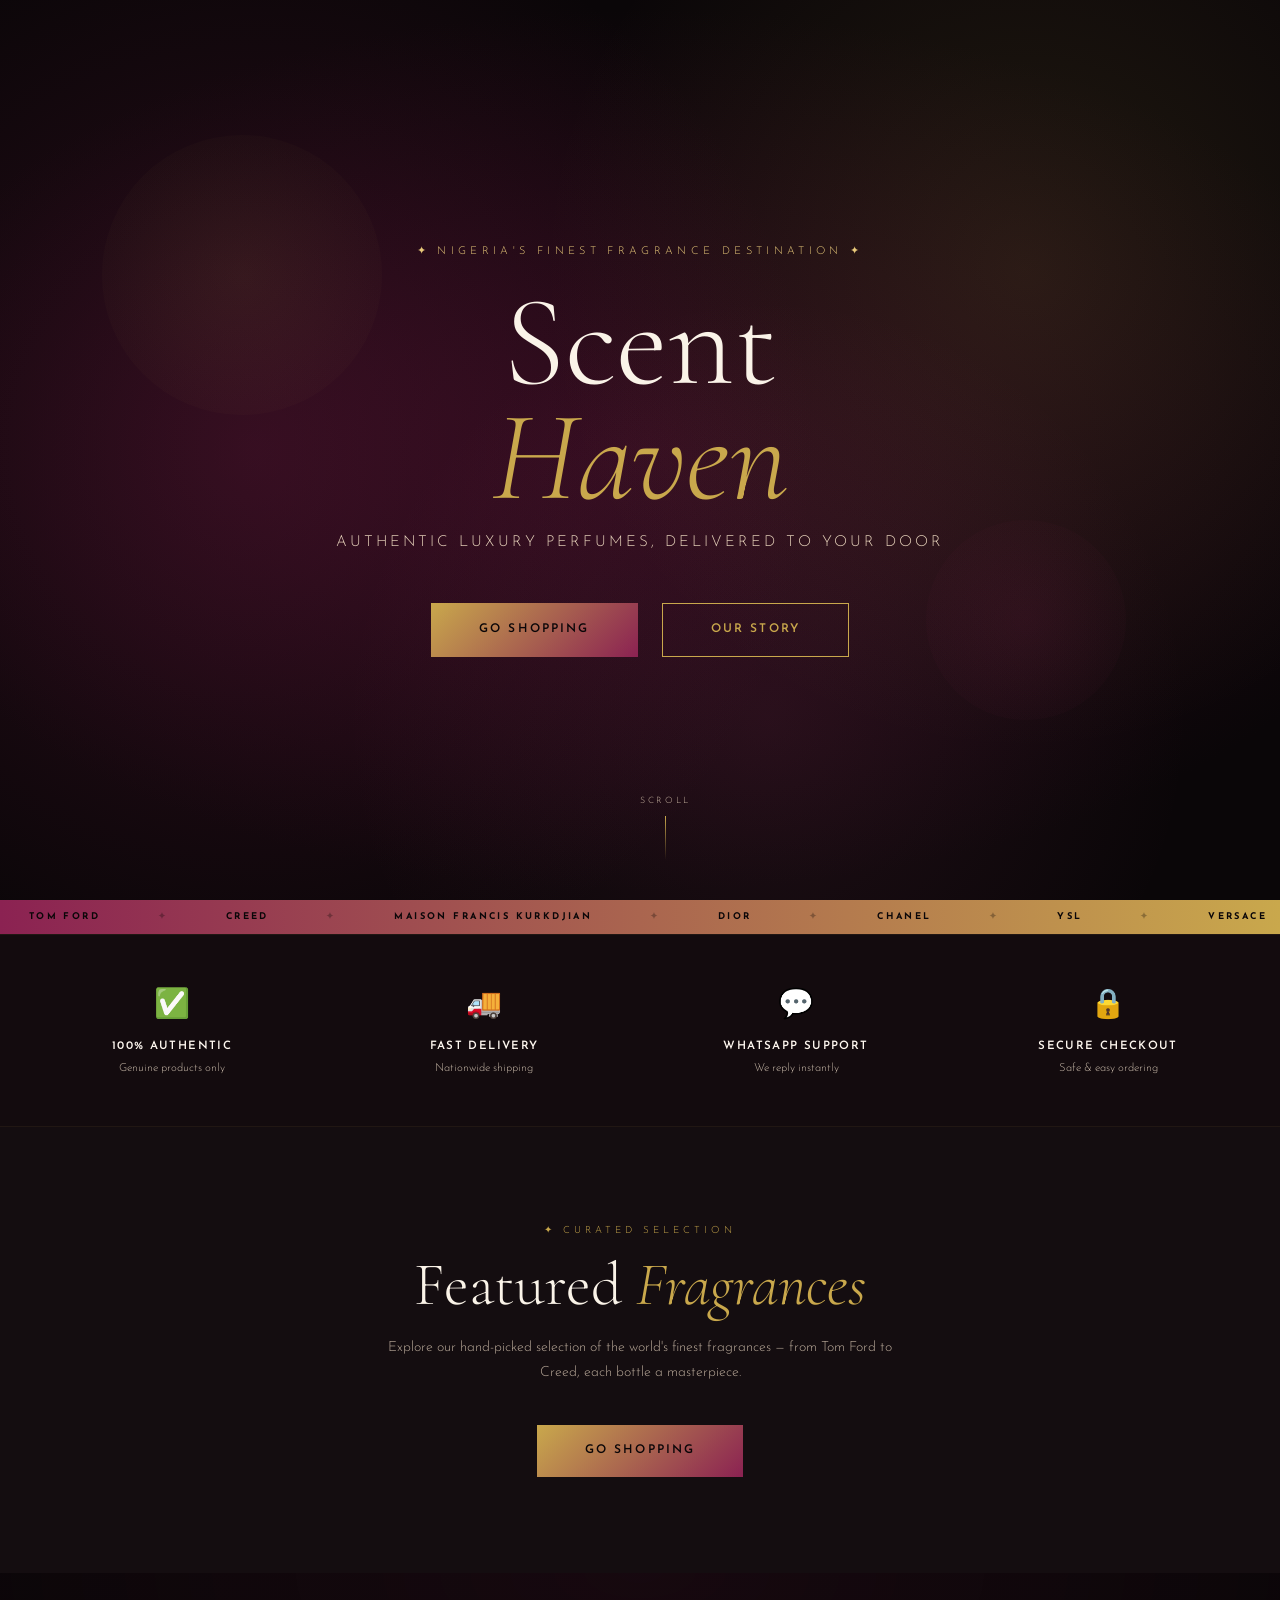
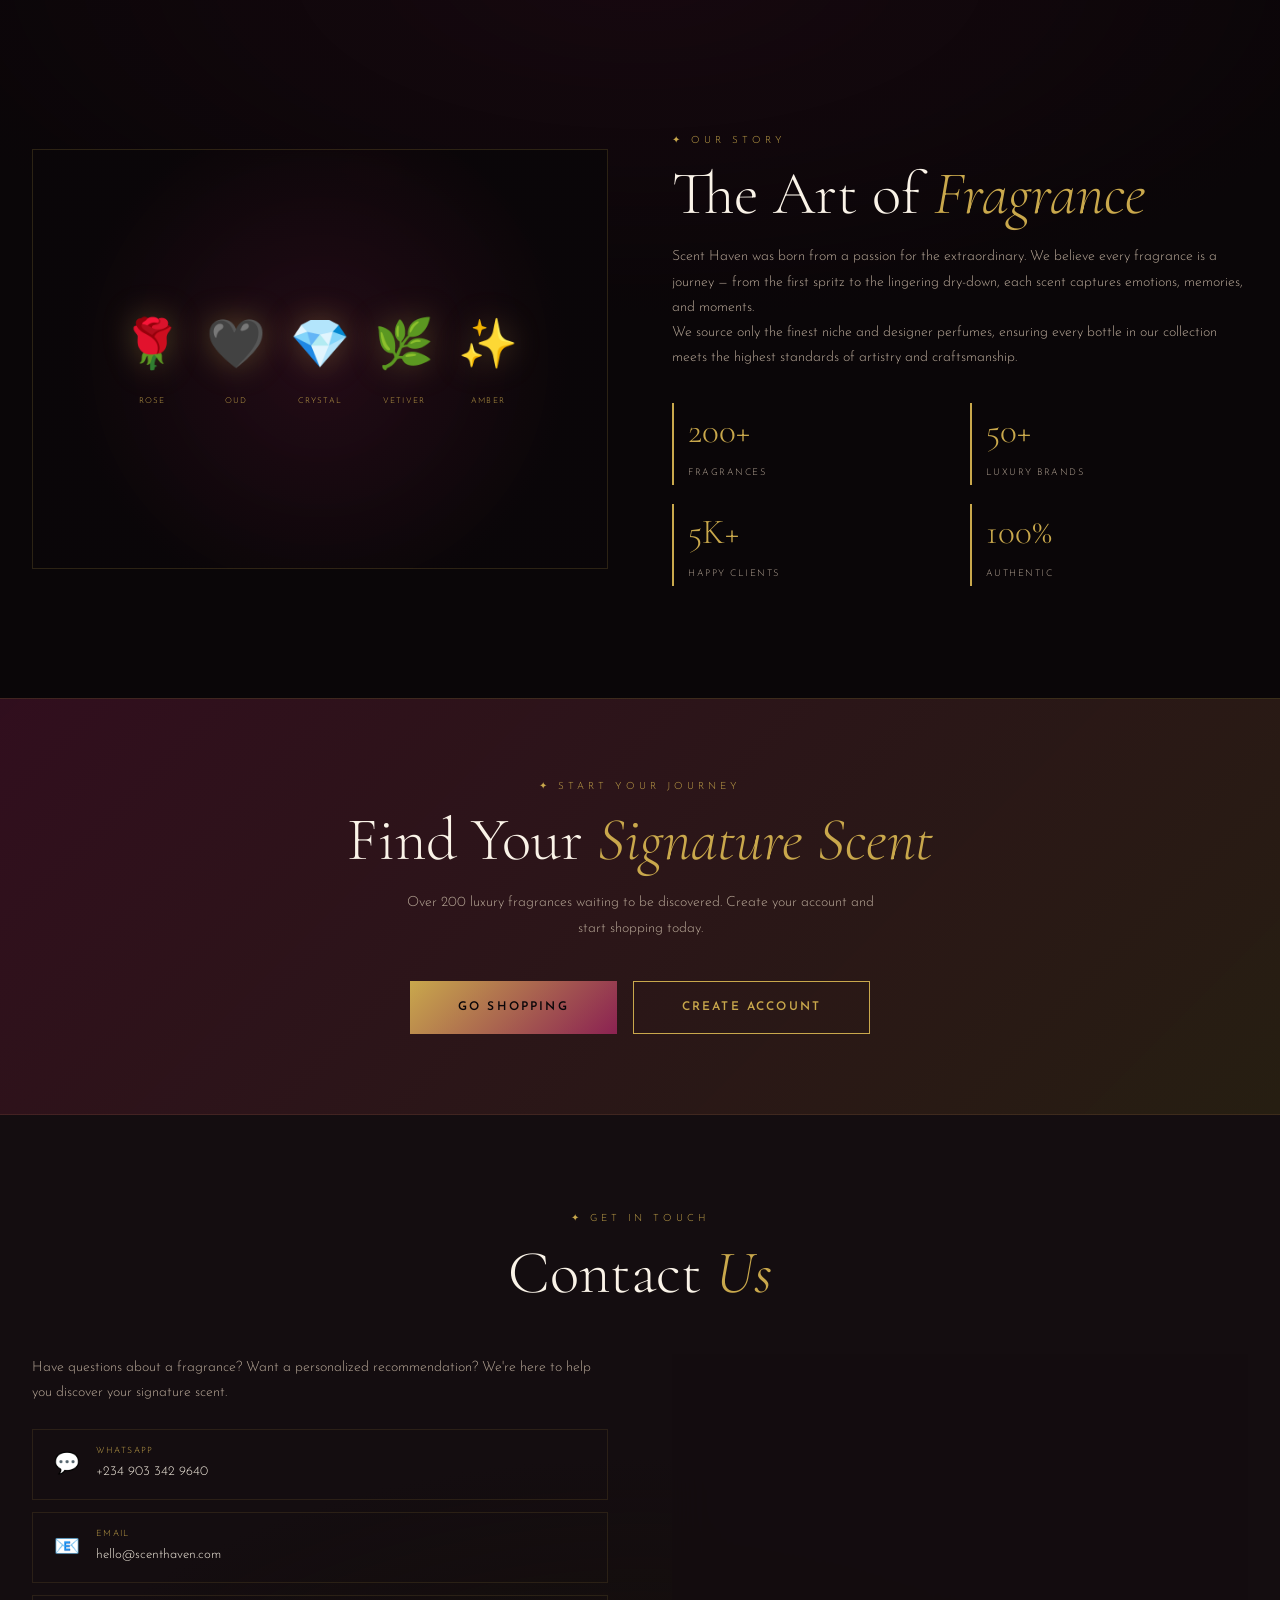
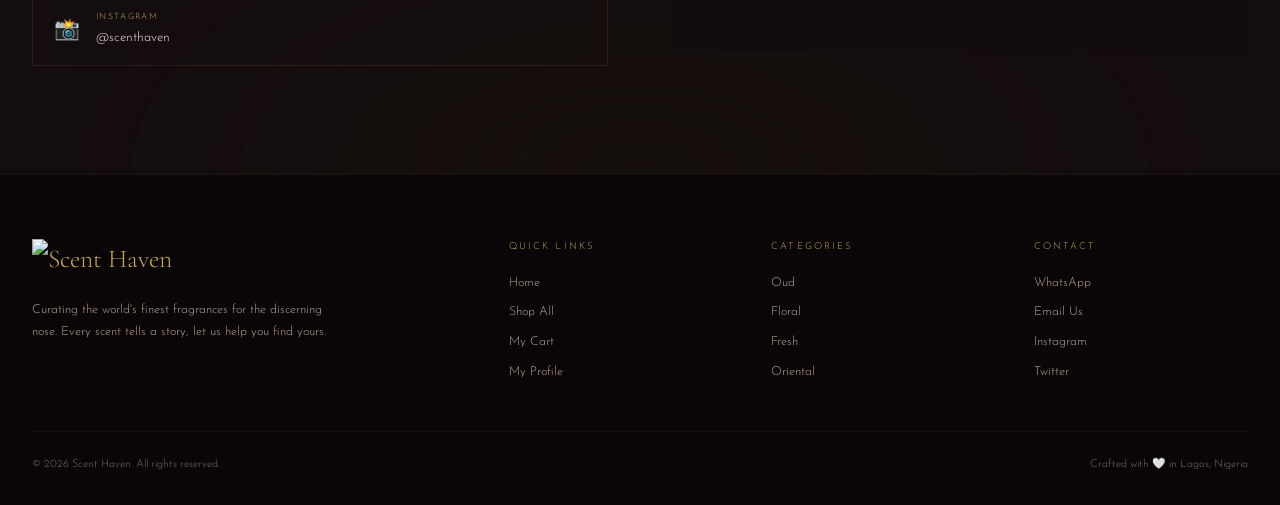
==== index.html @ 84ea3ddd "Update index.html" ====
<!DOCTYPE html>
<html lang="en">
<head>
  <meta charset="UTF-8">
  <meta name="viewport" content="width=device-width, initial-scale=1.0">
  <link rel="icon" type="image/svg+xml" href="/favicon.svg">
  <title>Scent Haven — Luxury Perfumes</title>
  <meta name="description" content="Curating the world's finest fragrances. Discover luxury perfumes from Tom Ford, Creed, MFK and more.">
  <link rel="stylesheet" href="/assets/css/core.css">
  <link rel="stylesheet" href="/assets/css/pages.css">
  <script src="https://cdn.jsdelivr.net/npm/@supabase/supabase-js@2"></script>
  <script src="/assets/js/supabase.js"></script>
  <script src="/assets/js/db.js"></script>
  <script src="/assets/js/ui.js"></script>
</head>
<body>
  <div class="loading-overlay" id="loading-screen">
    <div class="spinner" style="width:36px;height:36px;border-width:2.5px;"></div>
    <div class="loading-logo"><img src="https://vudxovvqpjdhlemugtqh.supabase.co/storage/v1/object/public/assets/logo.png" alt="Scent Haven" style="height:60px;width:auto;"></div>
  </div>

  <canvas id="particles-canvas"></canvas>
  <nav class="navbar" id="navbar"></nav>

  <div class="page-body">
    <section class="hero" id="hero">
      <div class="hero-bg"></div>
      <div class="hero-orb" style="width:280px;height:280px;top:15%;left:8%;background:radial-gradient(circle,rgba(201,168,76,0.08),transparent);--dur:6s;"></div>
      <div class="hero-orb" style="width:200px;height:200px;bottom:20%;right:12%;background:radial-gradient(circle,rgba(139,34,82,0.12),transparent);--dur:4.5s;"></div>
      <div class="hero-content">
        <div class="hero-eyebrow" style="color:#E8C97A;opacity:1;">✦ Nigeria's Finest Fragrance Destination ✦</div>
        <h1 class="hero-title">Scent<em>Haven</em></h1>
        <p class="hero-subtitle" style="color:#E8D4BC;opacity:1;font-size:0.95rem;">Authentic luxury perfumes, delivered to your door</p>
        <div class="hero-actions">
          <a href="/shop.html" class="btn btn-primary btn-lg">Go Shopping</a>
          <a href="#about" class="btn btn-outline btn-lg">Our Story</a>
        </div>
      </div>
      <div class="hero-scroll">
        <span style="color:#D0BCA8;">Scroll</span>
        <div class="hero-scroll-line"></div>
      </div>
    </section>

    <div class="marquee">
      <div class="marquee-track">
        <span class="marquee-item">Tom Ford</span><span class="marquee-item marquee-dot">✦</span>
        <span class="marquee-item">Creed</span><span class="marquee-item marquee-dot">✦</span>
        <span class="marquee-item">Maison Francis Kurkdjian</span><span class="marquee-item marquee-dot">✦</span>
        <span class="marquee-item">Dior</span><span class="marquee-item marquee-dot">✦</span>
        <span class="marquee-item">Chanel</span><span class="marquee-item marquee-dot">✦</span>
        <span class="marquee-item">YSL</span><span class="marquee-item marquee-dot">✦</span>
        <span class="marquee-item">Versace</span><span class="marquee-item marquee-dot">✦</span>
        <span class="marquee-item">Guerlain</span><span class="marquee-item marquee-dot">✦</span>
        <span class="marquee-item">Tom Ford</span><span class="marquee-item marquee-dot">✦</span>
        <span class="marquee-item">Creed</span><span class="marquee-item marquee-dot">✦</span>
        <span class="marquee-item">Maison Francis Kurkdjian</span><span class="marquee-item marquee-dot">✦</span>
        <span class="marquee-item">Dior</span><span class="marquee-item marquee-dot">✦</span>
        <span class="marquee-item">Chanel</span><span class="marquee-item marquee-dot">✦</span>
        <span class="marquee-item">YSL</span><span class="marquee-item marquee-dot">✦</span>
        <span class="marquee-item">Versace</span><span class="marquee-item marquee-dot">✦</span>
        <span class="marquee-item">Guerlain</span><span class="marquee-item marquee-dot">✦</span>
      </div>
    </div>

    <section style="padding:3rem 0;background:rgba(20,13,16,0.9);border-top:1px solid rgba(201,168,76,0.08);border-bottom:1px solid rgba(201,168,76,0.08);">
      <div class="container">
        <div style="display:grid;grid-template-columns:repeat(4,1fr);gap:2rem;text-align:center;">
          <div>
            <div style="font-size:1.8rem;margin-bottom:0.5rem;">✅</div>
            <div style="font-size:0.72rem;letter-spacing:0.12em;color:#FFF8F0;text-transform:uppercase;font-weight:600;">100% Authentic</div>
            <div style="font-size:0.7rem;color:#C8B8A8;margin-top:0.3rem;">Genuine products only</div>
          </div>
          <div>
            <div style="font-size:1.8rem;margin-bottom:0.5rem;">🚚</div>
            <div style="font-size:0.72rem;letter-spacing:0.12em;color:#FFF8F0;text-transform:uppercase;font-weight:600;">Fast Delivery</div>
            <div style="font-size:0.7rem;color:#C8B8A8;margin-top:0.3rem;">Nationwide shipping</div>
          </div>
          <div>
            <div style="font-size:1.8rem;margin-bottom:0.5rem;">💬</div>
            <div style="font-size:0.72rem;letter-spacing:0.12em;color:#FFF8F0;text-transform:uppercase;font-weight:600;">WhatsApp Support</div>
            <div style="font-size:0.7rem;color:#C8B8A8;margin-top:0.3rem;">We reply instantly</div>
          </div>
          <div>
            <div style="font-size:1.8rem;margin-bottom:0.5rem;">🔒</div>
            <div style="font-size:0.72rem;letter-spacing:0.12em;color:#FFF8F0;text-transform:uppercase;font-weight:600;">Secure Checkout</div>
            <div style="font-size:0.7rem;color:#C8B8A8;margin-top:0.3rem;">Safe & easy ordering</div>
          </div>
        </div>
      </div>
    </section>

    <section class="section-featured" id="featured">
      <div class="container">
        <div class="fade-up" style="text-align:center;">
          <span class="section-eyebrow">✦ Curated Selection</span>
          <h2 class="section-title">Featured <em>Fragrances</em></h2>
          <p class="body-text" style="max-width:520px;margin:0 auto 2.5rem;">Explore our hand-picked selection of the world's finest fragrances — from Tom Ford to Creed, each bottle a masterpiece.</p>
          <a href="/shop.html" class="btn btn-primary btn-lg">Go Shopping</a>
        </div>
      </div>
    </section>

    <section class="section-about" id="about">
      <div class="container">
        <div class="about-grid">
          <div class="about-visual fade-up">
            <div class="about-bottles">
              <div class="about-bottle" style="--dur:4s;"><span>🌹</span><p>Rose</p></div>
              <div class="about-bottle" style="--dur:5s;"><span>🖤</span><p>Oud</p></div>
              <div class="about-bottle" style="--dur:3.5s;"><span>💎</span><p>Crystal</p></div>
              <div class="about-bottle" style="--dur:4.5s;"><span>🌿</span><p>Vetiver</p></div>
              <div class="about-bottle" style="--dur:5.5s;"><span>✨</span><p>Amber</p></div>
            </div>
          </div>
          <div class="fade-up">
            <span class="section-eyebrow">✦ Our Story</span>
            <h2 class="section-title">The Art of <em>Fragrance</em></h2>
            <p class="body-text">Scent Haven was born from a passion for the extraordinary. We believe every fragrance is a journey — from the first spritz to the lingering dry-down, each scent captures emotions, memories, and moments.</p>
            <p class="body-text">We source only the finest niche and designer perfumes, ensuring every bottle in our collection meets the highest standards of artistry and craftsmanship.</p>
            <div class="about-stats">
              <div class="stat-item"><span class="stat-number">200+</span><span class="stat-label">Fragrances</span></div>
              <div class="stat-item"><span class="stat-number">50+</span><span class="stat-label">Luxury Brands</span></div>
              <div class="stat-item"><span class="stat-number">5K+</span><span class="stat-label">Happy Clients</span></div>
              <div class="stat-item"><span class="stat-number">100%</span><span class="stat-label">Authentic</span></div>
            </div>
          </div>
        </div>
      </div>
    </section>

    <section style="padding:5rem 0;background:linear-gradient(135deg,rgba(139,34,82,0.3),rgba(201,168,76,0.15));border-top:1px solid rgba(201,168,76,0.12);border-bottom:1px solid rgba(201,168,76,0.12);">
      <div class="container" style="text-align:center;">
        <span class="section-eyebrow">✦ Start Your Journey</span>
        <h2 class="section-title" style="margin-bottom:1rem;">Find Your <em>Signature Scent</em></h2>
        <p class="body-text" style="max-width:480px;margin:0 auto 2.5rem;">Over 200 luxury fragrances waiting to be discovered. Create your account and start shopping today.</p>
        <div style="display:flex;gap:1rem;justify-content:center;flex-wrap:wrap;">
          <a href="/shop.html" class="btn btn-primary btn-lg">Go Shopping</a>
          <a href="/register.html" class="btn btn-outline btn-lg">Create Account</a>
        </div>
      </div>
    </section>

    <section class="section-contact" id="contact">
      <div class="container">
        <div class="fade-up text-center">
          <span class="section-eyebrow">✦ Get In Touch</span>
          <h2 class="section-title">Contact <em>Us</em></h2>
        </div>
        <div class="contact-grid">
          <div class="fade-up">
            <p class="body-text">Have questions about a fragrance? Want a personalized recommendation? We're here to help you discover your signature scent.</p>
            <div style="margin-top:1.5rem;">
              <a href="https://wa.me/2349033429640" target="_blank" class="contact-link">
                <span class="contact-link-icon">💬</span>
                <div><span class="contact-link-label">WhatsApp</span><span class="contact-link-value">+234 903 342 9640</span></div>
              </a>
              <a href="mailto:hello@scenthaven.com" class="contact-link">
                <span class="contact-link-icon">📧</span>
                <div><span class="contact-link-label">Email</span><span class="contact-link-value">hello@scenthaven.com</span></div>
              </a>
              <a href="https://instagram.com/scenthaven" target="_blank" class="contact-link">
                <span class="contact-link-icon">📸</span>
                <div><span class="contact-link-label">Instagram</span><span class="contact-link-value">@scenthaven</span></div>
              </a>
            </div>
          </div>
          <div class="fade-up">
            <div class="glass-card" style="padding:2rem;">
              <h3 class="display-md" style="font-size:1.4rem;margin-bottom:1rem;">How to Order</h3>
              <div class="order-steps">
                <div class="order-step"><span class="order-step-num">1</span> Browse our collection and add items to cart</div>
                <div class="order-step"><span class="order-step-num">2</span> Review your cart and proceed to checkout</div>
                <div class="order-step"><span class="order-step-num">3</span> Confirm your order via WhatsApp</div>
                <div class="order-step"><span class="order-step-num">4</span> Receive your fragrance at your doorstep</div>
              </div>
            </div>
          </div>
        </div>
      </div>
    </section>
  </div>

  <footer class="site-footer" id="site-footer"></footer>

  <script>
    document.addEventListener('DOMContentLoaded', async () => {
      await renderNavbar('home');
      initScrollReveal();
    });
  </script>
</body>
</html>
---- assets/css/core.css ----
/* ══════════════════════════════════════════════════════════════
   SCENT HAVEN — Design System & Core Styles
   ══════════════════════════════════════════════════════════════ */

/* ── IMPORTS ── */
@import url('https://fonts.googleapis.com/css2?family=Cormorant+Garamond:ital,wght@0,300;0,400;0,500;0,600;1,300;1,400&family=Josefin+Sans:wght@100;200;300;400;500;600;700&display=swap');

/* ── DESIGN TOKENS ── */
:root {
  --gold: #C9A84C;
  --gold-light: #E8C97A;
  --gold-dark: #9A7B2E;
  --deep: #0A0608;
  --dark: #140D10;
  --dark-elevated: #1A1215;
  --dark-surface: #1E1519;
  --rose: #8B2252;
  --rose-light: #B84B7A;
  --rose-soft: #E8A0C0;
  --cream: #FAF3E8;
  --text: #F5EDE0;
  --text-secondary: #D4C8B8;
  --muted: #B8A898;
  --muted-dim: #7A6E62;
  --success: #25D366;
  --error: #E74C3C;
  --warning: #F39C12;
  --info: #3498DB;
  --glass-bg: rgba(20, 13, 16, 0.72);
  --glass-border: rgba(201, 168, 76, 0.12);
  --glass-blur: 20px;
  --gradient-gold: linear-gradient(135deg, var(--gold), var(--rose));
  --gradient-dark: linear-gradient(145deg, #1a0d13, #0e080c);
  --shadow-sm: 0 2px 8px rgba(0, 0, 0, 0.3);
  --shadow-md: 0 8px 24px rgba(0, 0, 0, 0.4);
  --shadow-lg: 0 16px 48px rgba(0, 0, 0, 0.5);
  --shadow-gold: 0 4px 20px rgba(201, 168, 76, 0.15);
  --radius-sm: 2px;
  --radius-md: 4px;
  --radius-lg: 8px;
  --radius-xl: 12px;
  --font-display: 'Cormorant Garamond', Georgia, serif;
  --font-body: 'Josefin Sans', 'Helvetica Neue', sans-serif;
  --transition-fast: 0.15s ease;
  --transition-base: 0.3s ease;
  --transition-smooth: 0.4s cubic-bezier(0.4, 0, 0.2, 1);
  --transition-bounce: 0.5s cubic-bezier(0.34, 1.56, 0.64, 1);
  --nav-height: 72px;
}

/* ── RESET ── */
*, *::before, *::after { box-sizing: border-box; margin: 0; padding: 0; }
html { scroll-behavior: smooth; -webkit-text-size-adjust: 100%; }
body {
  background: var(--deep);
  color: var(--text);
  font-family: var(--font-body);
  font-weight: 300;
  line-height: 1.6;
  overflow-x: hidden;
  min-height: 100vh;
  -webkit-font-smoothing: antialiased;
  -moz-osx-font-smoothing: grayscale;
}
img { max-width: 100%; display: block; }
a { color: inherit; text-decoration: none; }
button { font-family: var(--font-body); cursor: pointer; border: none; background: none; }
input, textarea, select { font-family: var(--font-body); }
ul, ol { list-style: none; }

/* ── UTILITY CLASSES ── */
.container { max-width: 1280px; margin: 0 auto; padding: 0 2rem; }
.container-narrow { max-width: 800px; margin: 0 auto; padding: 0 2rem; }
.container-wide { max-width: 1440px; margin: 0 auto; padding: 0 2rem; }
.sr-only { position: absolute; width: 1px; height: 1px; padding: 0; margin: -1px; overflow: hidden; clip: rect(0,0,0,0); border: 0; }
.text-gold { color: var(--gold); }
.text-muted { color: var(--muted); }
.text-center { text-align: center; }

/* ── TYPOGRAPHY ── */
.display-xl {
  font-family: var(--font-display);
  font-size: clamp(3rem, 8vw, 7rem);
  font-weight: 300;
  line-height: 0.92;
  color: var(--cream);
}
.display-lg {
  font-family: var(--font-display);
  font-size: clamp(2.4rem, 5vw, 3.8rem);
  font-weight: 300;
  line-height: 1.1;
  color: var(--cream);
}
.display-md {
  font-family: var(--font-display);
  font-size: clamp(1.8rem, 3vw, 2.5rem);
  font-weight: 300;
  color: var(--cream);
}
.section-eyebrow {
  font-size: 0.62rem;
  letter-spacing: 0.4em;
  text-transform: uppercase;
  color: var(--gold);
  margin-bottom: 0.8rem;
  display: block;
}
.section-title {
  font-family: var(--font-display);
  font-size: clamp(2.4rem, 5vw, 3.8rem);
  font-weight: 300;
  color: var(--cream);
  line-height: 1.1;
  margin-bottom: 1rem;
}
.section-title em { font-style: italic; color: var(--gold); }
.body-text { font-size: 0.88rem; color: var(--muted); line-height: 1.8; }

/* ── BUTTONS ── */
.btn {
  display: inline-flex;
  align-items: center;
  justify-content: center;
  gap: 0.5rem;
  padding: 0.85rem 2.2rem;
  font-family: var(--font-body);
  font-size: 0.7rem;
  font-weight: 600;
  letter-spacing: 0.18em;
  text-transform: uppercase;
  transition: transform var(--transition-fast), box-shadow var(--transition-base), background var(--transition-base), color var(--transition-base), border-color var(--transition-base);
  white-space: nowrap;
}
.btn:hover { transform: translateY(-2px); }
.btn:active { transform: translateY(0); }

.btn-primary {
  background: var(--gradient-gold);
  color: var(--deep);
  border: none;
}
.btn-primary:hover { box-shadow: 0 8px 28px rgba(201, 168, 76, 0.3); }

.btn-outline {
  background: transparent;
  border: 1px solid var(--gold);
  color: var(--gold);
}
.btn-outline:hover { background: var(--gold); color: var(--deep); }

.btn-ghost {
  background: transparent;
  border: 1px solid rgba(201, 168, 76, 0.25);
  color: var(--text-secondary);
}
.btn-ghost:hover { border-color: var(--gold); color: var(--gold); }

.btn-success {
  background: linear-gradient(135deg, #25D366, #128C7E);
  color: #fff;
}
.btn-success:hover { box-shadow: 0 8px 24px rgba(37, 211, 102, 0.25); }

.btn-danger {
  background: rgba(231, 76, 60, 0.12);
  border: 1px solid rgba(231, 76, 60, 0.3);
  color: var(--error);
}
.btn-danger:hover { background: var(--error); color: #fff; }

.btn-sm { padding: 0.5rem 1.2rem; font-size: 0.62rem; }
.btn-lg { padding: 1rem 3rem; font-size: 0.75rem; }
.btn-block { width: 100%; }
.btn-icon { width: 40px; height: 40px; padding: 0; border-radius: 50%; }

/* ── FORM ELEMENTS ── */
.form-group { margin-bottom: 1.2rem; }
.form-label {
  display: block;
  font-size: 0.58rem;
  letter-spacing: 0.18em;
  text-transform: uppercase;
  color: var(--gold);
  margin-bottom: 0.4rem;
}
.form-input,
.form-textarea,
.form-select {
  width: 100%;
  background: rgba(255, 255, 255, 0.04);
  border: 1px solid rgba(201, 168, 76, 0.2);
  color: var(--text);
  font-family: var(--font-body);
  font-size: 0.84rem;
  padding: 0.72rem 1rem;
  outline: none;
  transition: border-color var(--transition-base), box-shadow var(--transition-base);
}
.form-input::placeholder,
.form-textarea::placeholder { color: var(--muted-dim); }
.form-input:focus,
.form-textarea:focus,
.form-select:focus {
  border-color: var(--gold);
  box-shadow: 0 0 0 3px rgba(201, 168, 76, 0.08);
}
.form-textarea { min-height: 90px; resize: vertical; }
.form-select { appearance: none; cursor: pointer; }
.form-row { display: grid; grid-template-columns: 1fr 1fr; gap: 1rem; }
.form-error { font-size: 0.68rem; color: var(--error); margin-top: 0.3rem; display: none; }
.form-group.error .form-input,
.form-group.error .form-textarea { border-color: var(--error); }
.form-group.error .form-error { display: block; }

/* ── CARDS ── */
.glass-card {
  background: var(--glass-bg);
  border: 1px solid var(--glass-border);
  backdrop-filter: blur(var(--glass-blur));
  -webkit-backdrop-filter: blur(var(--glass-blur));
}

/* ── NAVBAR ── */
.navbar {
  position: fixed;
  top: 0;
  left: 0;
  width: 100%;
  z-index: 1000;
  padding: 0 2.5rem;
  height: var(--nav-height);
  display: flex;
  align-items: center;
  justify-content: space-between;
  transition: background var(--transition-smooth), border-color var(--transition-smooth);
}
.navbar.scrolled {
  background: rgba(10, 6, 8, 0.94);
  backdrop-filter: blur(20px);
  -webkit-backdrop-filter: blur(20px);
  border-bottom: 1px solid rgba(201, 168, 76, 0.1);
}
.nav-logo {
  display: flex;
  align-items: center;
  gap: 0.6rem;
  text-decoration: none;
  height: var(--nav-height);
}

/* FIX: Logo properly sized and vertically centred in navbar */
.nav-logo img {
  height: 48px;
  width: auto;
  display: block;
  object-fit: contain;
}

.nav-logo-text {
  font-family: var(--font-display);
  font-size: 1.5rem;
  font-weight: 300;
  letter-spacing: 0.12em;
  color: var(--gold);
}
.nav-logo-text em { font-style: italic; color: var(--rose-soft); }
.nav-links {
  display: flex;
  align-items: center;
  gap: 2rem;
}
.nav-link {
  color: var(--muted);
  font-size: 0.68rem;
  letter-spacing: 0.18em;
  text-transform: uppercase;
  position: relative;
  transition: color var(--transition-base);
}
.nav-link::after {
  content: '';
  position: absolute;
  bottom: -4px;
  left: 0;
  width: 0;
  height: 1px;
  background: var(--gold);
  transition: width var(--transition-base);
}
.nav-link:hover, .nav-link.active { color: var(--gold); }
.nav-link:hover::after, .nav-link.active::after { width: 100%; }
.nav-actions { display: flex; align-items: center; gap: 1rem; }
.nav-cart-btn {
  background: var(--gradient-gold);
  color: var(--deep);
  padding: 0.55rem 1.2rem;
  font-size: 0.62rem;
  letter-spacing: 0.14em;
  text-transform: uppercase;
  font-weight: 700;
  display: flex;
  align-items: center;
  gap: 0.5rem;
  transition: transform var(--transition-fast), box-shadow var(--transition-base);
}
.nav-cart-btn:hover { transform: scale(1.04); box-shadow: var(--shadow-gold); }
.nav-cart-count {
  background: var(--deep);
  color: var(--gold);
  width: 20px;
  height: 20px;
  border-radius: 50%;
  display: flex;
  align-items: center;
  justify-content: center;
  font-size: 0.58rem;
  font-weight: 700;
}
.nav-user-btn {
  color: var(--muted);
  font-size: 1.1rem;
  transition: color var(--transition-base);
  padding: 0.3rem;
}
.nav-user-btn:hover { color: var(--gold); }

/* ── MOBILE NAV ── */
.nav-hamburger {
  display: none;
  flex-direction: column;
  gap: 5px;
  cursor: pointer;
  padding: 4px;
  z-index: 1002;
}
.nav-hamburger span {
  width: 24px;
  height: 1.5px;
  background: var(--gold);
  transition: transform var(--transition-base), opacity var(--transition-fast);
}
.nav-hamburger.open span:nth-child(1) { transform: translateY(6.5px) rotate(45deg); }
.nav-hamburger.open span:nth-child(2) { opacity: 0; }
.nav-hamburger.open span:nth-child(3) { transform: translateY(-6.5px) rotate(-45deg); }

.mobile-nav {
  display: none;
  position: fixed;
  inset: 0;
  background: rgba(10, 6, 8, 0.97);
  backdrop-filter: blur(24px);
  z-index: 1001;
  flex-direction: column;
  align-items: center;
  justify-content: center;
  gap: 2rem;
}
.mobile-nav.open { display: flex; }
.mobile-nav a {
  font-family: var(--font-display);
  font-size: 1.8rem;
  color: var(--text);
  transition: color var(--transition-base);
}
.mobile-nav a:hover { color: var(--gold); }

/* ── FOOTER ── */
.site-footer {
  background: var(--deep);
  border-top: 1px solid rgba(201, 168, 76, 0.08);
  padding: 4rem 0 2rem;
}
.footer-grid {
  display: grid;
  grid-template-columns: 2fr 1fr 1fr 1fr;
  gap: 3rem;
  margin-bottom: 3rem;
}
.footer-brand-name {
  font-family: var(--font-display);
  font-size: 1.6rem;
  color: var(--gold);
  margin-bottom: 0.8rem;
}
.footer-brand-name em { font-style: italic; color: var(--rose-soft); }
.footer-brand p { font-size: 0.78rem; color: var(--muted); line-height: 1.75; max-width: 300px; }
.footer-heading {
  font-size: 0.6rem;
  letter-spacing: 0.22em;
  text-transform: uppercase;
  color: var(--gold);
  margin-bottom: 1.2rem;
}
.footer-links { display: flex; flex-direction: column; gap: 0.6rem; }
.footer-links a {
  font-size: 0.78rem;
  color: var(--muted);
  transition: color var(--transition-base);
}
.footer-links a:hover { color: var(--gold); }
.footer-bottom {
  border-top: 1px solid rgba(201, 168, 76, 0.06);
  padding-top: 1.5rem;
  display: flex;
  justify-content: space-between;
  align-items: center;
}
.footer-copy { font-size: 0.68rem; color: var(--muted-dim); }

/* ── TOAST NOTIFICATION ── */
.toast-container { position: fixed; top: 1.5rem; right: 1.5rem; z-index: 9999; display: flex; flex-direction: column; gap: 0.5rem; }
.toast {
  background: var(--dark-elevated);
  border: 1px solid var(--glass-border);
  backdrop-filter: blur(16px);
  padding: 0.9rem 1.4rem;
  font-size: 0.78rem;
  color: var(--text);
  display: flex;
  align-items: center;
  gap: 0.6rem;
  animation: toastIn 0.35s ease forwards;
  max-width: 360px;
}
.toast.toast-success { border-left: 3px solid var(--success); }
.toast.toast-error { border-left: 3px solid var(--error); }
.toast.toast-info { border-left: 3px solid var(--info); }
.toast.removing { animation: toastOut 0.3s ease forwards; }
@keyframes toastIn { from { opacity: 0; transform: translateX(40px); } to { opacity: 1; transform: translateX(0); } }
@keyframes toastOut { from { opacity: 1; transform: translateX(0); } to { opacity: 0; transform: translateX(40px); } }

/* ── LOADING SPINNER ── */
.spinner {
  width: 24px;
  height: 24px;
  border: 2px solid rgba(201, 168, 76, 0.2);
  border-top-color: var(--gold);
  border-radius: 50%;
  animation: spin 0.6s linear infinite;
}
@keyframes spin { to { transform: rotate(360deg); } }
.loading-overlay {
  position: fixed;
  inset: 0;
  background: var(--deep);
  z-index: 10000;
  display: flex;
  align-items: center;
  justify-content: center;
  flex-direction: column;
  gap: 1.5rem;
  transition: opacity 0.5s ease;
}
.loading-overlay.fade-out { opacity: 0; pointer-events: none; }
.loading-logo {
  font-family: var(--font-display);
  font-size: 2rem;
  color: var(--gold);
  letter-spacing: 0.15em;
}

/* ── PAGE HERO (sub-pages) ── */
.page-hero {
  padding: calc(var(--nav-height) + 3rem) 0 3rem;
  background: radial-gradient(ellipse 80% 60% at 50% 30%, rgba(139, 34, 82, 0.15) 0%, var(--deep) 70%);
  text-align: center;
}
.page-hero .section-eyebrow { margin-bottom: 0.5rem; }
.page-hero .section-title { margin-bottom: 0.5rem; }
.page-hero .body-text { max-width: 520px; margin: 0 auto; }

/* ── EMPTY STATE ── */
.empty-state {
  text-align: center;
  padding: 4rem 2rem;
}
.empty-state-icon { font-size: 3rem; margin-bottom: 1rem; opacity: 0.6; }
.empty-state-title {
  font-family: var(--font-display);
  font-size: 1.4rem;
  color: var(--cream);
  margin-bottom: 0.5rem;
}
.empty-state-text { font-size: 0.78rem; color: var(--muted); margin-bottom: 1.5rem; }

/* ── BADGE ── */
.badge {
  display: inline-block;
  font-size: 0.56rem;
  letter-spacing: 0.1em;
  text-transform: uppercase;
  padding: 0.2rem 0.6rem;
  font-weight: 600;
}
.badge-gold { background: var(--gradient-gold); color: var(--deep); }
.badge-outline { border: 1px solid rgba(201, 168, 76, 0.3); color: var(--gold); }
.badge-success { background: rgba(37, 211, 102, 0.12); color: var(--success); border: 1px solid rgba(37, 211, 102, 0.2); }
.badge-warning { background: rgba(243, 156, 18, 0.12); color: var(--warning); border: 1px solid rgba(243, 156, 18, 0.2); }
.badge-error { background: rgba(231, 76, 60, 0.12); color: var(--error); border: 1px solid rgba(231, 76, 60, 0.2); }

/* ── ANIMATIONS ── */
.fade-up {
  opacity: 0;
  transform: translateY(30px);
  transition: opacity 0.6s ease, transform 0.6s ease;
}
.fade-up.visible { opacity: 1; transform: translateY(0); }
@keyframes fadeUp { from { opacity: 0; transform: translateY(26px); } to { opacity: 1; transform: none; } }
@keyframes pulse { 0%, 100% { opacity: 0.3; } 50% { opacity: 1; } }
@keyframes float { 0% { transform: translateY(0); } 100% { transform: translateY(-16px); } }
@keyframes shimmer { 0% { background-position: -200% 0; } 100% { background-position: 200% 0; } }

/* ── PARTICLES CANVAS ── */
#particles-canvas {
  position: fixed;
  top: 0;
  left: 0;
  width: 100%;
  height: 100%;
  pointer-events: none;
  z-index: 0;
}

/* ── PAGE BODY ── */
.page-body { position: relative; z-index: 1; }

/* ── RESPONSIVE ── */
@media (max-width: 1024px) {
  .footer-grid { grid-template-columns: 1fr 1fr; gap: 2rem; }
}
@media (max-width: 768px) {
  .navbar { padding: 0 1.2rem; }
  .nav-links { display: none; }
  .nav-hamburger { display: flex; }
  .container, .container-narrow, .container-wide { padding: 0 1.2rem; }
  .form-row { grid-template-columns: 1fr; }
  .footer-grid { grid-template-columns: 1fr; gap: 1.5rem; }
  .footer-bottom { flex-direction: column; gap: 0.8rem; text-align: center; }
  .page-hero { padding: calc(var(--nav-height) + 2rem) 0 2rem; }
}
@media (max-width: 480px) {
  .nav-cart-btn {
    background: transparent !important;
    color: var(--gold) !important;
    font-size: 1.5rem !important;
    padding: 0.3rem !important;
  }
  .nav-cart-btn * { display: none !important; }
  .nav-cart-btn::before {
    content: '🛒';
    display: block !important;
    font-size: 1.5rem;
    line-height: 1;
  }
}
---- assets/css/pages.css ----
/* ══════════════════════════════════════════════════════════════
   SCENT HAVEN — Page-Specific Styles
   ══════════════════════════════════════════════════════════════ */

/* ═══════════════ HOME PAGE ═══════════════ */
.hero {
  min-height: 100vh;
  display: flex;
  align-items: center;
  justify-content: center;
  position: relative;
  overflow: hidden;
  background: radial-gradient(ellipse 90% 70% at 50% 50%, #2a0a1a 0%, var(--deep) 70%);
}
.hero-bg {
  position: absolute;
  inset: 0;
  pointer-events: none;
  background:
    radial-gradient(circle at 20% 50%, rgba(139,34,82,0.25) 0%, transparent 50%),
    radial-gradient(circle at 80% 30%, rgba(201,168,76,0.12) 0%, transparent 40%),
    radial-gradient(circle at 60% 80%, rgba(184,75,122,0.12) 0%, transparent 40%);
  animation: heroPulse 8s ease-in-out infinite alternate;
}
@keyframes heroPulse { 0% { opacity: 0.5; } 100% { opacity: 1; } }
.hero-orb {
  position: absolute;
  border-radius: 50%;
  pointer-events: none;
  animation: heroFloat var(--dur, 5s) ease-in-out infinite alternate;
}
@keyframes heroFloat { 0% { transform: translateY(0); } 100% { transform: translateY(-22px); } }
.hero-content { text-align: center; position: relative; z-index: 2; padding: 2rem; }
.hero-eyebrow {
  font-size: 0.68rem;
  letter-spacing: 0.4em;
  color: var(--gold);
  text-transform: uppercase;
  margin-bottom: 1.5rem;
  animation: fadeUp 0.8s 0.3s both;
}
.hero-title {
  font-family: var(--font-display);
  font-size: clamp(3.5rem, 10vw, 8rem);
  font-weight: 300;
  line-height: 0.9;
  color: var(--cream);
  margin-bottom: 1rem;
  animation: fadeUp 0.8s 0.5s both;
}
.hero-title em { font-style: italic; color: var(--gold); display: block; }

/* FIX 1: Hero subtitle — brighter and more readable */
.hero-subtitle {
  font-size: 0.9rem;
  letter-spacing: 0.2em;
  color: rgba(245, 239, 224, 0.82);
  text-transform: uppercase;
  margin-bottom: 3rem;
  animation: fadeUp 0.8s 0.7s both;
}

.hero-actions {
  display: flex;
  gap: 1.5rem;
  justify-content: center;
  flex-wrap: wrap;
  animation: fadeUp 0.8s 0.9s both;
}
.hero-scroll {
  position: absolute;
  bottom: 2.5rem;
  left: 50%;
  transform: translateX(-50%);
  display: flex;
  flex-direction: column;
  align-items: center;
  gap: 0.5rem;
  pointer-events: none;
  animation: fadeUp 0.8s 1.3s both;
}
.hero-scroll span {
  font-size: 0.55rem;
  letter-spacing: 0.3em;
  text-transform: uppercase;
  color: var(--muted);
}
.hero-scroll-line {
  width: 1px;
  height: 44px;
  background: linear-gradient(to bottom, var(--gold), transparent);
  animation: pulse 1.6s ease-in-out infinite;
}

/* Marquee */
.marquee {
  background: linear-gradient(90deg, var(--rose), var(--gold), var(--rose-light), var(--gold));
  background-size: 300% 100%;
  animation: marqueeGrad 5s linear infinite;
  padding: 0.6rem 0;
  overflow: hidden;
  position: relative;
  z-index: 2;
}
@keyframes marqueeGrad { 0% { background-position: 0%; } 100% { background-position: 300%; } }
.marquee-track {
  display: flex;
  white-space: nowrap;
  animation: marqueeSlide 22s linear infinite;
}
.marquee-item {
  font-size: 0.58rem;
  letter-spacing: 0.26em;
  text-transform: uppercase;
  color: var(--deep);
  padding: 0 1.8rem;
  font-weight: 700;
}
.marquee-dot { color: rgba(10,6,8,0.3); }
@keyframes marqueeSlide { 0% { transform: translateX(0); } 100% { transform: translateX(-50%); } }

/* Featured Section */
.section-featured {
  padding: 6rem 0;
  background: var(--dark);
}
.featured-grid {
  display: grid;
  grid-template-columns: repeat(auto-fill, minmax(280px, 1fr));
  gap: 2rem;
  margin-top: 2rem;
}

/* About Section */
.section-about {
  padding: 7rem 0;
  background: radial-gradient(ellipse 100% 80% at 50% 0%, rgba(139,34,82,0.1) 0%, var(--deep) 60%);
}
.about-grid {
  display: grid;
  grid-template-columns: 1fr 1fr;
  gap: 4rem;
  align-items: center;
  margin-top: 3rem;
}
.about-visual {
  height: 420px;
  background: radial-gradient(circle at 50%, rgba(139,34,82,0.2) 0%, rgba(10,6,8,0.8) 70%);
  display: flex;
  align-items: center;
  justify-content: center;
  border: 1px solid rgba(201,168,76,0.18);
  position: relative;
  overflow: hidden;
}
.about-bottles {
  display: flex;
  gap: 1.5rem;
  align-items: flex-end;
}
.about-bottle {
  display: flex;
  flex-direction: column;
  align-items: center;
  gap: 0.5rem;
  animation: heroFloat var(--dur, 4s) ease-in-out infinite alternate;
}
.about-bottle span { font-size: 3rem; filter: drop-shadow(0 0 16px rgba(201,168,76,0.35)); }
.about-bottle p { font-size: 0.5rem; letter-spacing: 0.14em; color: var(--gold); text-transform: uppercase; }
.about-stats {
  display: grid;
  grid-template-columns: 1fr 1fr;
  gap: 1.2rem;
  margin-top: 2rem;
}
.stat-item { border-left: 2px solid var(--gold); padding-left: 0.9rem; }
.stat-number { font-family: var(--font-display); font-size: 2.2rem; color: var(--gold); display: block; }
.stat-label { font-size: 0.58rem; letter-spacing: 0.16em; color: var(--muted); text-transform: uppercase; }

/* Contact Section */
.section-contact {
  padding: 6rem 0;
  background: radial-gradient(ellipse 80% 80% at 50% 100%, rgba(201,168,76,0.06) 0%, var(--dark) 60%);
}
.contact-grid {
  display: grid;
  grid-template-columns: 1fr 1fr;
  gap: 4rem;
  align-items: start;
  margin-top: 3rem;
}
.contact-link {
  display: flex;
  align-items: center;
  gap: 1rem;
  padding: 0.9rem 1.3rem;
  border: 1px solid rgba(201,168,76,0.12);
  transition: border-color var(--transition-base), background var(--transition-base);
  margin-bottom: 0.8rem;
}
.contact-link:hover { border-color: var(--gold); background: rgba(201,168,76,0.04); }
.contact-link-icon { font-size: 1.3rem; }
.contact-link-label { font-size: 0.54rem; letter-spacing: 0.16em; text-transform: uppercase; color: var(--gold); display: block; }
.contact-link-value { font-size: 0.82rem; color: var(--text); }
.order-steps { margin-top: 2rem; }
.order-step {
  display: flex;
  align-items: center;
  gap: 0.9rem;
  font-size: 0.78rem;
  color: var(--muted);
  margin-bottom: 0.8rem;
}
.order-step-num {
  width: 28px;
  height: 28px;
  display: flex;
  align-items: center;
  justify-content: center;
  font-size: 0.6rem;
  font-weight: 700;
  flex-shrink: 0;
  background: var(--gradient-gold);
  color: var(--deep);
}

/* ═══════════════ SHOP PAGE ═══════════════ */
.shop-controls {
  padding: 2rem 0;
  display: flex;
  gap: 1rem;
  flex-wrap: wrap;
  align-items: center;
}
.shop-search {
  flex: 1;
  min-width: 200px;
  position: relative;
}
.shop-search input {
  width: 100%;
  background: rgba(255,255,255,0.04);
  border: 1px solid rgba(201,168,76,0.25);
  color: var(--text);
  font-family: var(--font-body);
  font-size: 0.84rem;
  padding: 0.75rem 2.5rem 0.75rem 1rem;
  outline: none;
  transition: border-color var(--transition-base);
}
.shop-search input:focus { border-color: var(--gold); }
.shop-search input::placeholder { color: var(--muted-dim); }
.shop-search svg { position: absolute; right: 0.8rem; top: 50%; transform: translateY(-50%); opacity: 0.5; pointer-events: none; }
.shop-filters { display: flex; gap: 0.5rem; flex-wrap: wrap; }
.filter-btn {
  padding: 0.5rem 1rem;
  font-size: 0.62rem;
  letter-spacing: 0.12em;
  text-transform: uppercase;
  border: 1px solid rgba(201,168,76,0.2);
  color: var(--muted);
  background: transparent;
  cursor: pointer;
  transition: all var(--transition-base);
}
.filter-btn:hover, .filter-btn.active { border-color: var(--gold); color: var(--gold); background: rgba(201,168,76,0.06); }
.shop-sort select {
  background: rgba(255,255,255,0.04);
  border: 1px solid rgba(201,168,76,0.2);
  color: var(--text);
  font-family: var(--font-body);
  font-size: 0.72rem;
  padding: 0.5rem 0.8rem;
  cursor: pointer;
  outline: none;
}
.shop-sort select option { background: var(--dark); }
.products-grid {
  display: grid;
  grid-template-columns: repeat(auto-fill, minmax(280px, 1fr));
  gap: 2rem;
  padding-bottom: 4rem;
}
.products-count {
  font-size: 0.72rem;
  color: var(--muted);
  padding: 0.5rem 0;
}

/* ═══════════════ PRODUCT CARDS ═══════════════ */
.product-card {
  background: var(--gradient-dark);
  border: 1px solid rgba(201,168,76,0.15);
  position: relative;
  overflow: hidden;
  transition: transform var(--transition-smooth), box-shadow var(--transition-smooth), border-color var(--transition-smooth);
  cursor: pointer;
}
.product-card:hover {
  transform: translateY(-8px);
  box-shadow: 0 20px 50px rgba(0,0,0,0.5), 0 0 35px rgba(201,168,76,0.08);
  border-color: rgba(201,168,76,0.4);
}
.product-card-glow {
  position: absolute;
  inset: 0;
  background: linear-gradient(135deg, rgba(201,168,76,0.04), rgba(139,34,82,0.04));
  opacity: 0;
  transition: opacity var(--transition-smooth);
  pointer-events: none;
}
.product-card:hover .product-card-glow { opacity: 1; }
.product-card-image {
  height: 240px;
  display: flex;
  align-items: center;
  justify-content: center;
  background: radial-gradient(circle, rgba(139,34,82,0.16) 0%, rgba(10,6,8,0.6) 70%);
  position: relative;
  overflow: hidden;
}
.product-card-image img {
  width: 100%;
  height: 100%;
  object-fit: cover;
  transition: transform 0.5s;
}
.product-card:hover .product-card-image img { transform: scale(1.06); }
.product-card-emoji {
  font-size: 4.5rem;
  filter: drop-shadow(0 0 18px rgba(201,168,76,0.35));
  transition: transform var(--transition-smooth);
  user-select: none;
}
.product-card:hover .product-card-emoji { transform: scale(1.1) rotate(-5deg); }
.product-card-badge { position: absolute; top: 0.9rem; left: 0.9rem; }
.product-card-body { padding: 1.3rem; position: relative; z-index: 2; }
.product-card-brand {
  font-size: 0.58rem;
  letter-spacing: 0.18em;
  color: var(--gold);
  text-transform: uppercase;
  margin-bottom: 0.2rem;
}
.product-card-name {
  font-family: var(--font-display);
  font-size: 1.4rem;
  font-weight: 400;
  color: var(--cream);
  margin-bottom: 0.35rem;
}

/* FIX 2: Product card description — much more readable */
.product-card-desc {
  font-size: 0.76rem;
  color: rgba(245, 239, 224, 0.72);
  line-height: 1.6;
  margin-bottom: 0.7rem;
}

.product-card-notes { display: flex; gap: 0.3rem; flex-wrap: wrap; margin-bottom: 0.8rem; }
.product-card-footer {
  display: flex;
  align-items: center;
  justify-content: space-between;
  padding-top: 0.8rem;
  border-top: 1px solid rgba(201,168,76,0.08);
}
.product-card-price {
  font-family: var(--font-display);
  font-size: 1.35rem;
  color: var(--gold);
}
.product-card-price small {
  font-size: 0.62rem;
  color: var(--muted);
  font-family: var(--font-body);
}

/* ═══════════════ PRODUCT DETAIL PAGE ═══════════════ */
.product-detail {
  padding: calc(var(--nav-height) + 3rem) 0 4rem;
}
.product-detail-grid {
  display: grid;
  grid-template-columns: 1fr 1fr;
  gap: 4rem;
  align-items: start;
}
.product-detail-image {
  height: 480px;
  background: radial-gradient(circle, rgba(139,34,82,0.2) 0%, rgba(10,6,8,0.7) 70%);
  display: flex;
  align-items: center;
  justify-content: center;
  border: 1px solid rgba(201,168,76,0.18);
  overflow: hidden;
  position: relative;
}
.product-detail-image img { width: 100%; height: 100%; object-fit: cover; }
.product-detail-emoji { font-size: 7rem; filter: drop-shadow(0 0 30px rgba(201,168,76,0.4)); }
.product-detail-brand {
  font-size: 0.68rem;
  letter-spacing: 0.22em;
  text-transform: uppercase;
  color: var(--gold);
  margin-bottom: 0.5rem;
}
.product-detail-name {
  font-family: var(--font-display);
  font-size: clamp(2rem, 4vw, 3rem);
  font-weight: 300;
  color: var(--cream);
  margin-bottom: 0.8rem;
}
.product-detail-price {
  font-family: var(--font-display);
  font-size: 2rem;
  color: var(--gold);
  margin-bottom: 1.5rem;
}
.product-detail-price small { font-size: 0.72rem; color: var(--muted); font-family: var(--font-body); }
.product-detail-desc { font-size: 0.88rem; color: var(--muted); line-height: 1.85; margin-bottom: 1.5rem; }
.product-detail-notes { display: flex; gap: 0.4rem; flex-wrap: wrap; margin-bottom: 2rem; }
.product-detail-meta {
  display: grid;
  grid-template-columns: 1fr 1fr;
  gap: 1rem;
  margin-bottom: 2rem;
  padding: 1.2rem;
  background: rgba(255,255,255,0.02);
  border: 1px solid rgba(201,168,76,0.1);
}
.meta-item-label { font-size: 0.56rem; letter-spacing: 0.16em; text-transform: uppercase; color: var(--gold); margin-bottom: 0.2rem; }
.meta-item-value { font-size: 0.82rem; color: var(--text); }
.product-detail-actions { display: flex; gap: 1rem; flex-wrap: wrap; }
.qty-control {
  display: flex;
  align-items: center;
  border: 1px solid rgba(201,168,76,0.25);
}
.qty-btn {
  width: 40px;
  height: 40px;
  display: flex;
  align-items: center;
  justify-content: center;
  font-size: 1rem;
  color: var(--gold);
  cursor: pointer;
  transition: background var(--transition-fast);
}
.qty-btn:hover { background: rgba(201,168,76,0.1); }
.qty-display {
  width: 50px;
  text-align: center;
  font-size: 0.9rem;
  color: var(--text);
  border-left: 1px solid rgba(201,168,76,0.15);
  border-right: 1px solid rgba(201,168,76,0.15);
  padding: 0.5rem 0;
}

/* ═══════════════ AUTH PAGES ═══════════════ */
.auth-page {
  min-height: 100vh;
  display: flex;
  align-items: center;
  justify-content: center;
  background: radial-gradient(ellipse 70% 60% at 50% 40%, rgba(139,34,82,0.12) 0%, var(--deep) 70%);
  padding: 2rem;
}
.auth-card {
  width: 100%;
  max-width: 440px;
  background: var(--dark-elevated);
  border: 1px solid rgba(201,168,76,0.15);
  padding: 2.5rem;
}
.auth-logo {
  text-align: center;
  margin-bottom: 2rem;
}
.auth-logo a {
  font-family: var(--font-display);
  font-size: 1.8rem;
  color: var(--gold);
  letter-spacing: 0.12em;
}
.auth-logo a em { font-style: italic; color: var(--rose-soft); }
.auth-title {
  font-family: var(--font-display);
  font-size: 1.6rem;
  font-weight: 300;
  color: var(--cream);
  text-align: center;
  margin-bottom: 0.5rem;
}
.auth-subtitle {
  font-size: 0.76rem;
  color: var(--muted);
  text-align: center;
  margin-bottom: 2rem;
}
.auth-footer {
  text-align: center;
  font-size: 0.76rem;
  color: var(--muted);
  margin-top: 1.5rem;
}
.auth-footer a { color: var(--gold); text-decoration: underline; }
.auth-divider {
  display: flex;
  align-items: center;
  gap: 1rem;
  margin: 1.5rem 0;
  font-size: 0.68rem;
  color: var(--muted-dim);
}
.auth-divider::before, .auth-divider::after {
  content: '';
  flex: 1;
  height: 1px;
  background: rgba(201,168,76,0.1);
}

/* ═══════════════ PROFILE PAGE ═══════════════ */
.profile-layout {
  display: grid;
  grid-template-columns: 260px 1fr;
  gap: 2rem;
  padding: 2rem 0 4rem;
}
.profile-sidebar {
  background: var(--dark-elevated);
  border: 1px solid rgba(201,168,76,0.12);
  padding: 2rem;
  height: fit-content;
  position: sticky;
  top: calc(var(--nav-height) + 1rem);
}
.profile-avatar {
  width: 80px;
  height: 80px;
  border-radius: 50%;
  background: var(--gradient-gold);
  display: flex;
  align-items: center;
  justify-content: center;
  font-size: 2rem;
  color: var(--deep);
  margin: 0 auto 1rem;
}
.profile-name {
  font-family: var(--font-display);
  font-size: 1.2rem;
  color: var(--cream);
  text-align: center;
  margin-bottom: 0.3rem;
}
.profile-email {
  font-size: 0.7rem;
  color: var(--muted);
  text-align: center;
  margin-bottom: 1.5rem;
}
.profile-nav { display: flex; flex-direction: column; gap: 0.3rem; }
.profile-nav-item {
  padding: 0.7rem 1rem;
  font-size: 0.74rem;
  color: var(--muted);
  cursor: pointer;
  transition: all var(--transition-base);
  display: flex;
  align-items: center;
  gap: 0.6rem;
}
.profile-nav-item:hover, .profile-nav-item.active {
  color: var(--gold);
  background: rgba(201,168,76,0.06);
}
.profile-content {
  background: var(--dark-elevated);
  border: 1px solid rgba(201,168,76,0.12);
  padding: 2rem;
}
.profile-section { display: none; }
.profile-section.active { display: block; }
.profile-section-title {
  font-family: var(--font-display);
  font-size: 1.5rem;
  color: var(--cream);
  margin-bottom: 1.5rem;
  padding-bottom: 0.8rem;
  border-bottom: 1px solid rgba(201,168,76,0.1);
}

/* ═══════════════ CART PAGE ═══════════════ */
.cart-layout {
  display: grid;
  grid-template-columns: 1fr 360px;
  gap: 2rem;
  padding: 2rem 0 4rem;
}
.cart-items { display: flex; flex-direction: column; gap: 1rem; }
.cart-item {
  display: flex;
  gap: 1.2rem;
  align-items: center;
  padding: 1.2rem;
  background: var(--dark-elevated);
  border: 1px solid rgba(201,168,76,0.1);
  transition: border-color var(--transition-base);
}
.cart-item:hover { border-color: rgba(201,168,76,0.25); }
.cart-item-image {
  width: 80px;
  height: 80px;
  background: radial-gradient(circle, rgba(139,34,82,0.18) 0%, rgba(10,6,8,0.6) 70%);
  display: flex;
  align-items: center;
  justify-content: center;
  font-size: 2.5rem;
  flex-shrink: 0;
}
.cart-item-image img { width: 100%; height: 100%; object-fit: cover; }
.cart-item-info { flex: 1; }

/* FIX 3: Cart brand name — brighter and more visible */
.cart-item-brand {
  font-size: 0.65rem;
  letter-spacing: 0.18em;
  text-transform: uppercase;
  color: var(--gold);
  opacity: 1;
  margin-bottom: 0.15rem;
}

.cart-item-name { font-family: var(--font-display); font-size: 1.1rem; color: var(--cream); }

/* FIX 4: Cart size text — clearly readable */
.cart-item-size {
  font-size: 0.78rem;
  color: rgba(245, 239, 224, 0.62);
  margin-top: 0.1rem;
}

.cart-item-price { font-family: var(--font-display); font-size: 1.2rem; color: var(--gold); min-width: 100px; text-align: right; }
.cart-item-remove {
  color: var(--muted);
  font-size: 0.9rem;
  padding: 0.4rem;
  transition: color var(--transition-fast);
}
.cart-item-remove:hover { color: var(--error); }
.cart-summary {
  background: var(--dark-elevated);
  border: 1px solid rgba(201,168,76,0.12);
  padding: 1.8rem;
  height: fit-content;
  position: sticky;
  top: calc(var(--nav-height) + 1rem);
}
.cart-summary-title {
  font-family: var(--font-display);
  font-size: 1.3rem;
  color: var(--cream);
  margin-bottom: 1.2rem;
  padding-bottom: 0.8rem;
  border-bottom: 1px solid rgba(201,168,76,0.1);
}
.cart-summary-row {
  display: flex;
  justify-content: space-between;
  font-size: 0.78rem;
  color: var(--muted);
  margin-bottom: 0.6rem;
}
.cart-summary-total {
  display: flex;
  justify-content: space-between;
  font-size: 1.1rem;
  color: var(--cream);
  margin-top: 1rem;
  padding-top: 1rem;
  border-top: 1px solid rgba(201,168,76,0.15);
}
.cart-summary-total span:last-child {
  font-family: var(--font-display);
  font-size: 1.5rem;
  color: var(--gold);
}

/* ═══════════════ CHECKOUT PAGE ═══════════════ */
.checkout-layout {
  display: grid;
  grid-template-columns: 1fr 400px;
  gap: 2rem;
  padding: 2rem 0 4rem;
}
.checkout-form-section {
  background: var(--dark-elevated);
  border: 1px solid rgba(201,168,76,0.12);
  padding: 2rem;
  margin-bottom: 1.5rem;
}
.checkout-form-title {
  font-family: var(--font-display);
  font-size: 1.2rem;
  color: var(--cream);
  margin-bottom: 1.2rem;
}

/* ═══════════════ ADMIN ═══════════════ */
.admin-layout {
  display: grid;
  grid-template-columns: 240px 1fr;
  min-height: 100vh;
}
.admin-sidebar {
  background: var(--dark-elevated);
  border-right: 1px solid rgba(201,168,76,0.1);
  padding: 1.5rem 0;
  position: sticky;
  top: 0;
  height: 100vh;
  overflow-y: auto;
}
.admin-sidebar-logo {
  font-family: var(--font-display);
  font-size: 1.3rem;
  color: var(--gold);
  padding: 0 1.5rem;
  margin-bottom: 2rem;
}
.admin-sidebar-logo em { font-style: italic; color: var(--rose-soft); }
.admin-sidebar-label {
  font-size: 0.52rem;
  letter-spacing: 0.2em;
  text-transform: uppercase;
  color: var(--muted-dim);
  padding: 0.8rem 1.5rem 0.4rem;
}
.admin-nav-item {
  display: flex;
  align-items: center;
  gap: 0.7rem;
  padding: 0.7rem 1.5rem;
  font-size: 0.76rem;
  color: var(--muted);
  cursor: pointer;
  transition: all var(--transition-base);
}
.admin-nav-item:hover, .admin-nav-item.active {
  color: var(--gold);
  background: rgba(201,168,76,0.06);
  border-right: 2px solid var(--gold);
}
.admin-main { padding: 2rem; overflow-y: auto; }
.admin-header {
  display: flex;
  justify-content: space-between;
  align-items: center;
  margin-bottom: 2rem;
}
.admin-title {
  font-family: var(--font-display);
  font-size: 1.8rem;
  color: var(--cream);
}
.admin-stats-grid {
  display: grid;
  grid-template-columns: repeat(auto-fit, minmax(200px, 1fr));
  gap: 1.2rem;
  margin-bottom: 2rem;
}
.admin-stat-card {
  background: var(--dark-elevated);
  border: 1px solid rgba(201,168,76,0.1);
  padding: 1.5rem;
}
.admin-stat-label { font-size: 0.58rem; letter-spacing: 0.16em; text-transform: uppercase; color: var(--muted); margin-bottom: 0.5rem; }
.admin-stat-value { font-family: var(--font-display); font-size: 2rem; color: var(--gold); }
.admin-stat-sub { font-size: 0.68rem; color: var(--muted-dim); margin-top: 0.3rem; }
.admin-section { display: none; }
.admin-section.active { display: block; }
.admin-table-wrap { overflow-x: auto; }
.admin-table {
  width: 100%;
  border-collapse: collapse;
  font-size: 0.78rem;
}
.admin-table th {
  text-align: left;
  font-size: 0.58rem;
  letter-spacing: 0.14em;
  text-transform: uppercase;
  color: var(--gold);
  padding: 0.8rem 1rem;
  border-bottom: 1px solid rgba(201,168,76,0.15);
  white-space: nowrap;
}
.admin-table td {
  padding: 0.8rem 1rem;
  border-bottom: 1px solid rgba(201,168,76,0.06);
  color: var(--text-secondary);
  vertical-align: middle;
}
.admin-table tr:hover td { background: rgba(201,168,76,0.02); }
.admin-form {
  background: var(--dark-surface);
  border: 1px solid rgba(201,168,76,0.1);
  padding: 1.5rem;
  margin-bottom: 1.5rem;
}
.admin-form-title {
  font-family: var(--font-display);
  font-size: 1.2rem;
  color: var(--cream);
  margin-bottom: 1rem;
}
.upload-zone {
  border: 2px dashed rgba(201,168,76,0.25);
  padding: 2rem;
  text-align: center;
  cursor: pointer;
  transition: border-color var(--transition-base);
  margin-bottom: 1rem;
}
.upload-zone:hover { border-color: var(--gold); }
.upload-zone-text { font-size: 0.74rem; color: var(--muted); }
.upload-preview { max-height: 120px; margin: 0.5rem auto 0; display: none; }

/* ═══════════════ NAVBAR LOGO FIX ═══════════════ */
/* FIX 5: Ensure logo is properly sized and visible in navbar */
.nav-logo img {
  height: 42px !important;
  width: auto;
  display: block;
}

/* ═══════════════ RESPONSIVE ═══════════════ */
@media (max-width: 1024px) {
  .about-grid, .contact-grid, .product-detail-grid { grid-template-columns: 1fr; }
  .profile-layout { grid-template-columns: 1fr; }
  .profile-sidebar { position: static; }
  .cart-layout { grid-template-columns: 1fr; }
  .cart-summary { position: static; }
  .checkout-layout { grid-template-columns: 1fr; }
  .admin-layout { grid-template-columns: 1fr; }
  .admin-sidebar { display: none; }
}
@media (max-width: 768px) {
  .hero-title { font-size: clamp(2.5rem, 8vw, 4rem); }
  .product-detail-image { height: 320px; }
  .cart-item { flex-wrap: wrap; }
}

/* ═══════════════ WHATSAPP BUTTON ═══════════════ */
.btn-success {
  background: linear-gradient(135deg, #25D366 0%, #128C7E 100%);
  color: #fff;
  border: none;
}
.btn-success:hover {
  background: linear-gradient(135deg, #20bd5a 0%, #0e7a6e 100%);
  transform: translateY(-1px);
  box-shadow: 0 6px 20px rgba(37,211,102,0.3);
}

/* ═══════════════ CHECKOUT FORM ═══════════════ */
.checkout-form-section {
  margin-bottom: 2rem;
}
.checkout-form-title {
  font-family: var(--font-display);
  font-size: 1.15rem;
  color: var(--cream);
  margin-bottom: 1rem;
  padding-bottom: 0.5rem;
  border-bottom: 1px solid rgba(201,168,76,0.1);
}
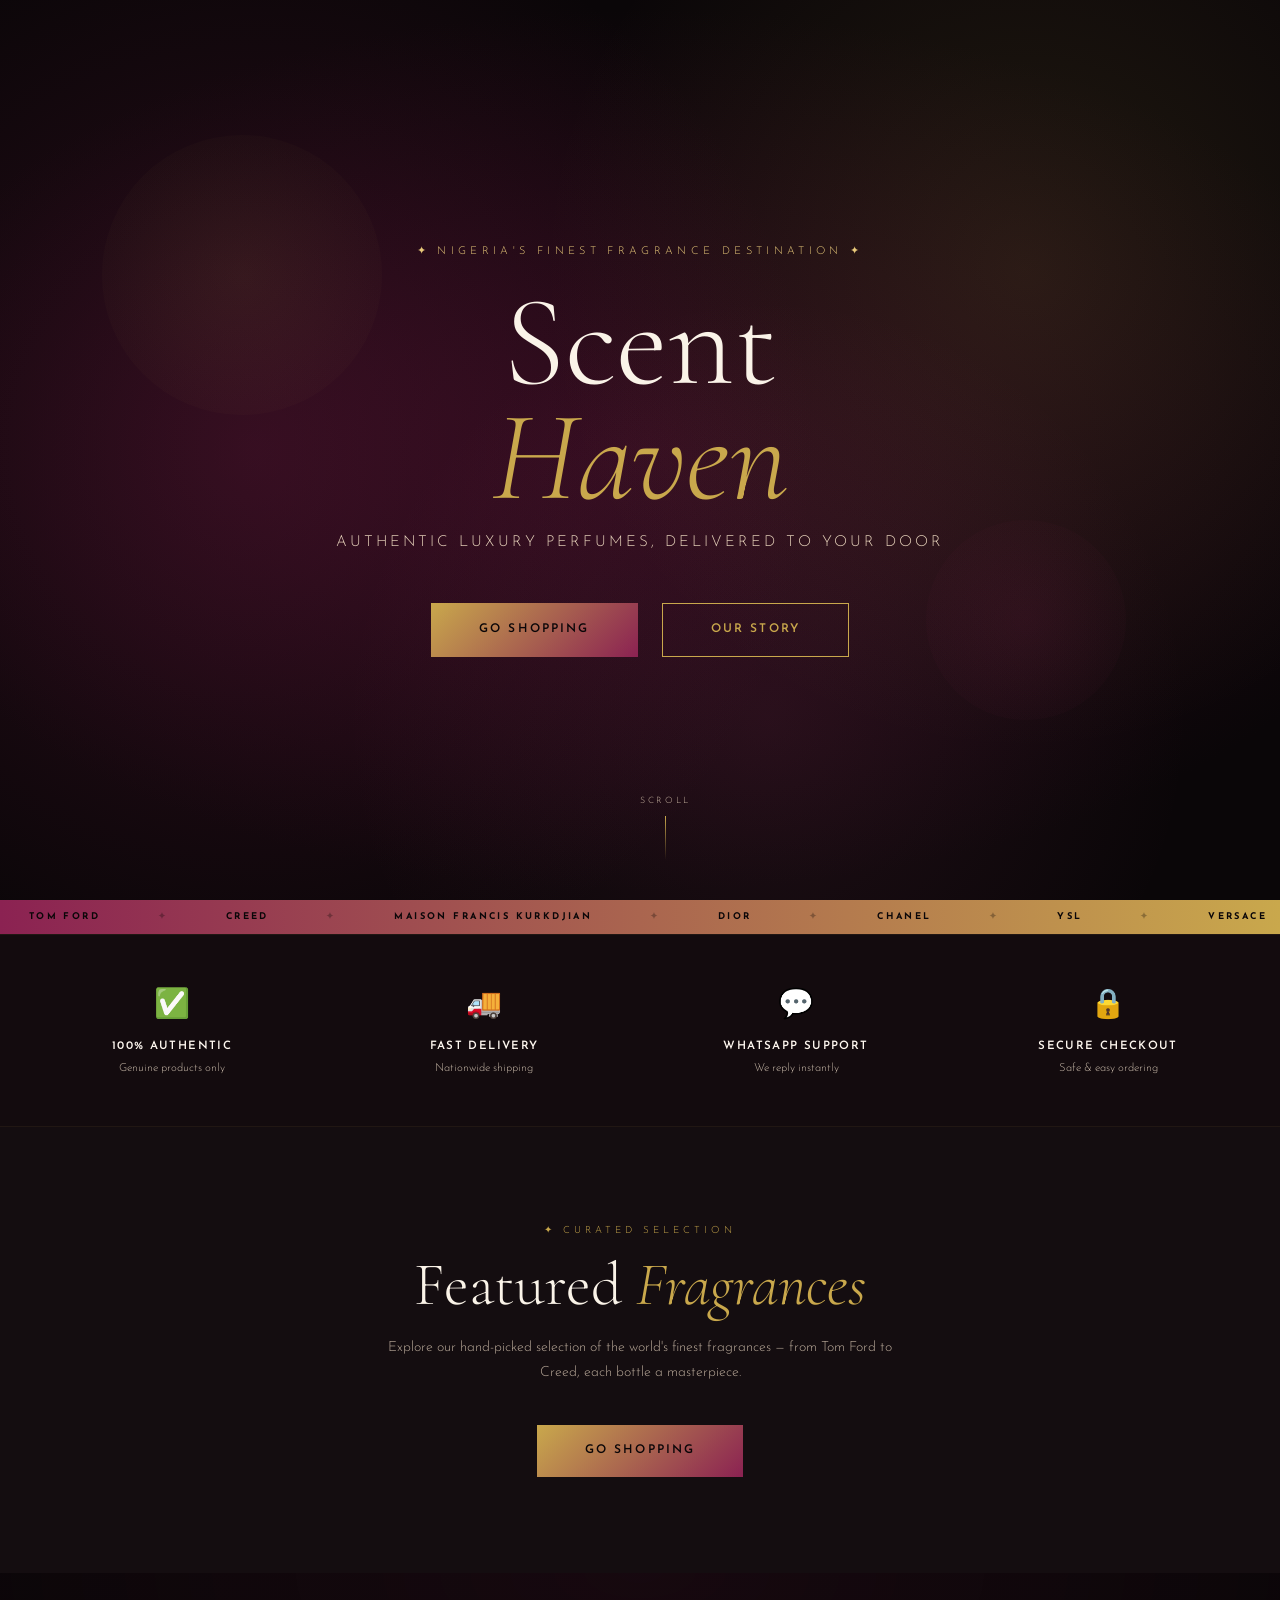
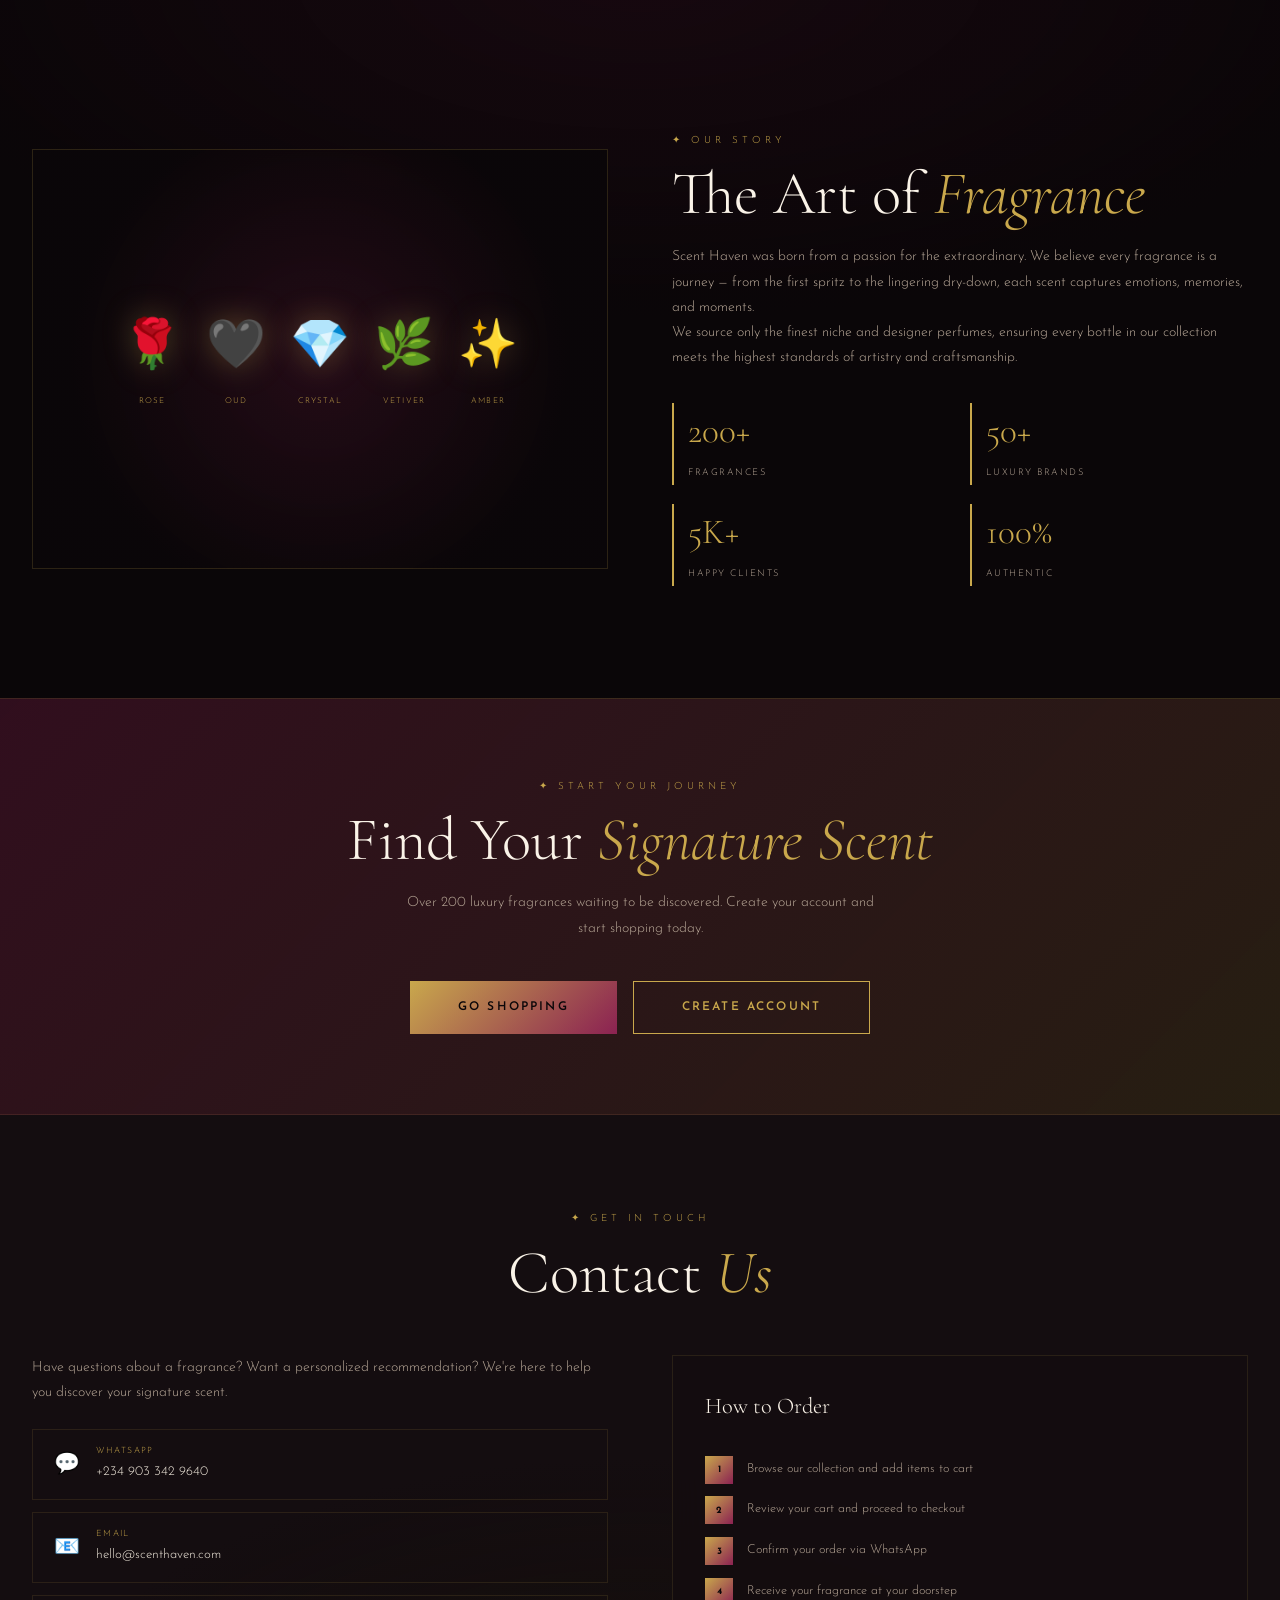
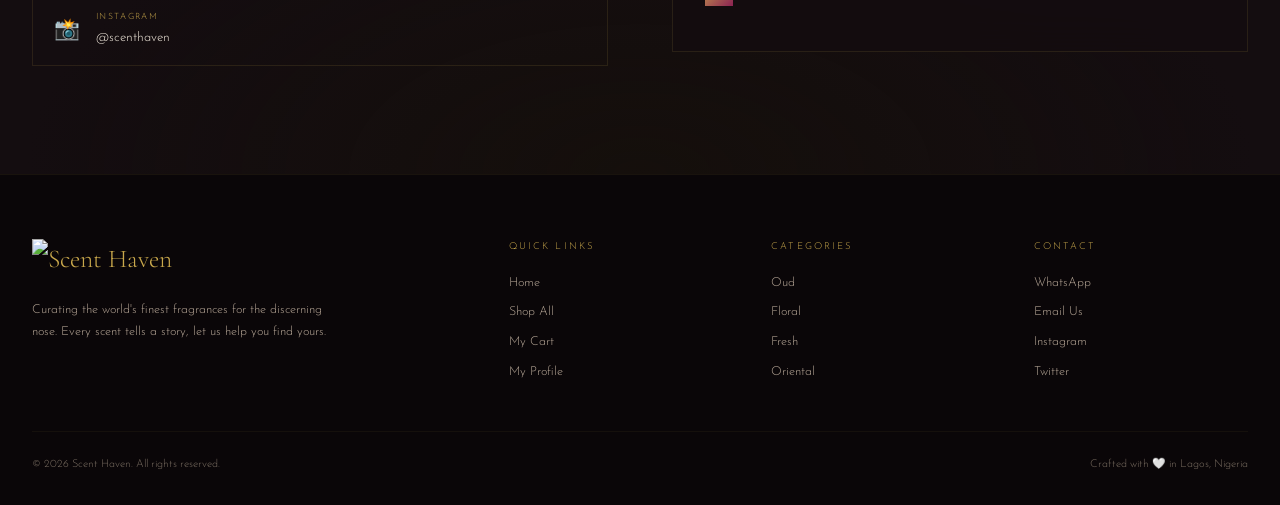
==== commit 0077b86c: "Update index.html" ====
--- a/index.html
+++ b/index.html
@@ -136,7 +136,7 @@
         <p class="body-text" style="max-width:480px;margin:0 auto 2.5rem;">Over 200 luxury fragrances waiting to be discovered. Create your account and start shopping today.</p>
         <div style="display:flex;gap:1rem;justify-content:center;flex-wrap:wrap;">
           <a href="/shop.html" class="btn btn-primary btn-lg">Go Shopping</a>
-          <a href="/register.html" class="btn btn-outline btn-lg">Create Account</a>
+          <a href="/register.html" class="btn btn-outline btn-lg" id="cta-register-btn">Create Account</a>
         </div>
       </div>
     </section>
@@ -187,6 +187,14 @@
     document.addEventListener('DOMContentLoaded', async () => {
       await renderNavbar('home');
       initScrollReveal();
+
+      try {
+        var user = await Auth.getUser();
+        if (user) {
+          var btn = document.getElementById('cta-register-btn');
+          if (btn) btn.style.display = 'none';
+        }
+      } catch(e) {}
     });
   </script>
 </body>
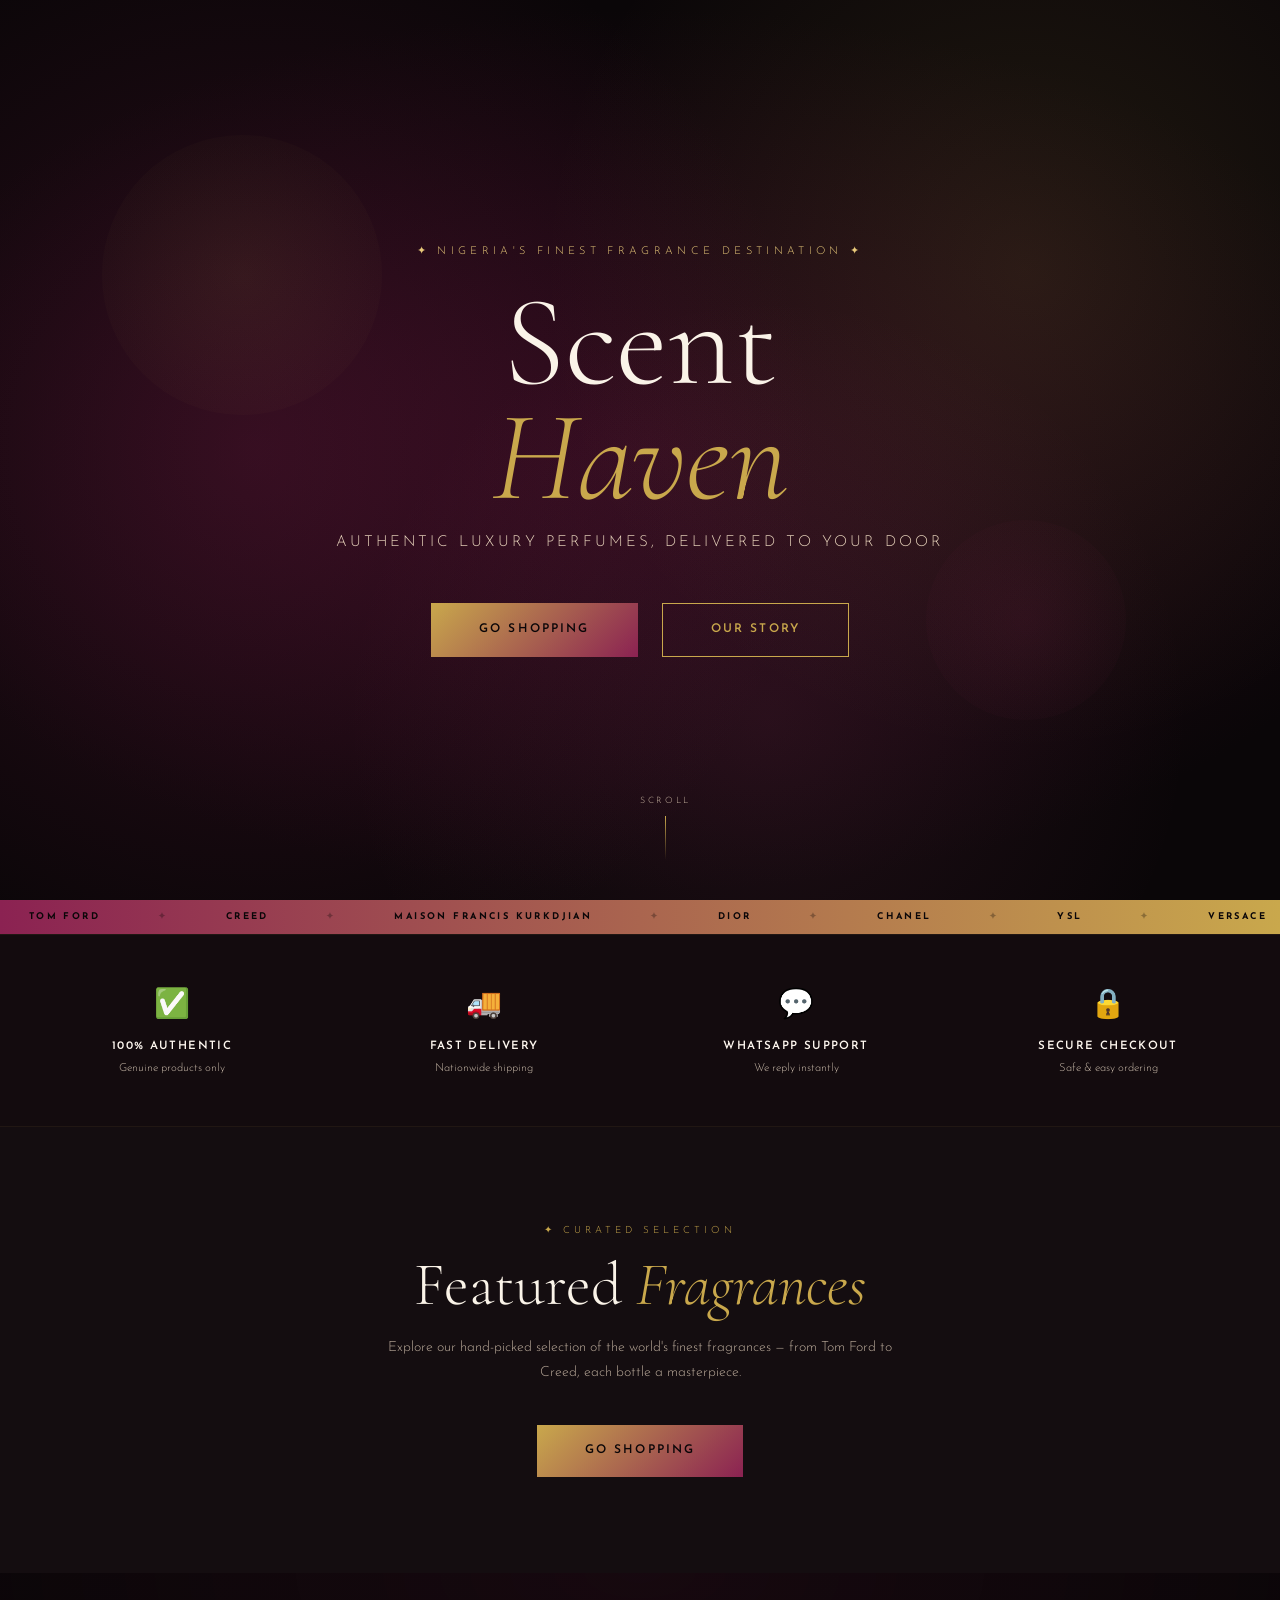
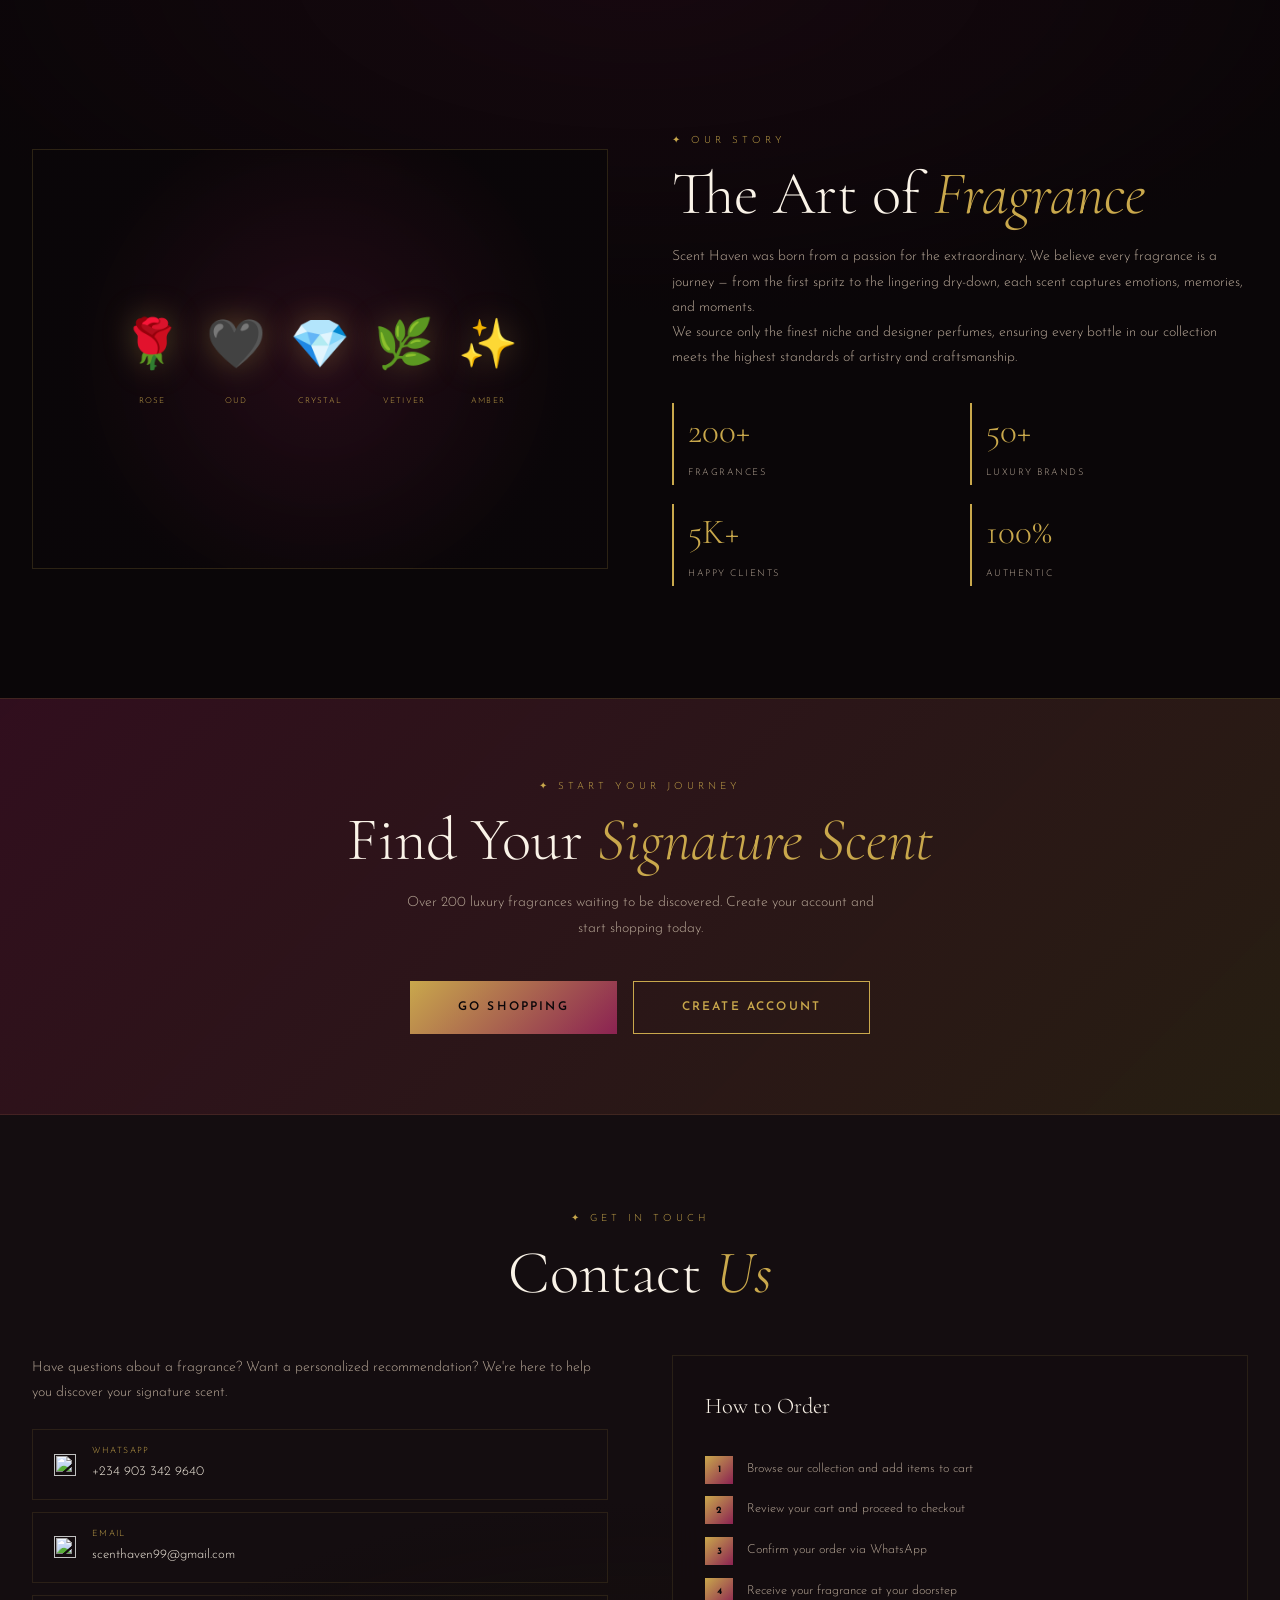
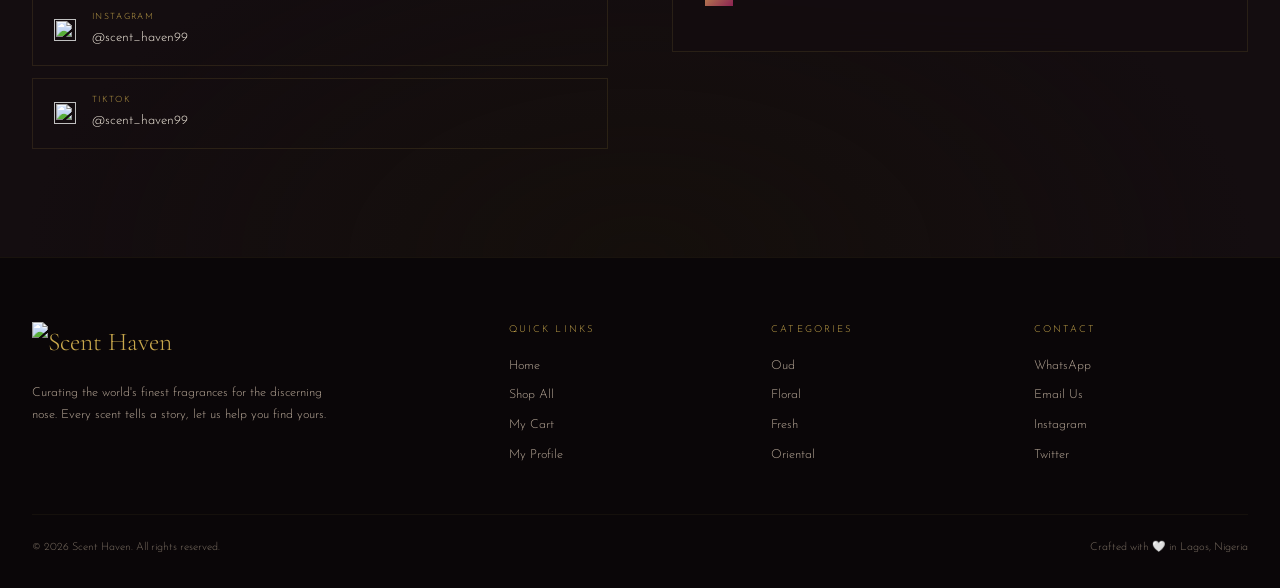
==== commit 46f2d7ac: "Update index.html" ====
--- a/index.html
+++ b/index.html
@@ -152,16 +152,20 @@
             <p class="body-text">Have questions about a fragrance? Want a personalized recommendation? We're here to help you discover your signature scent.</p>
             <div style="margin-top:1.5rem;">
               <a href="https://wa.me/2349033429640" target="_blank" class="contact-link">
-                <span class="contact-link-icon">💬</span>
+                <span class="contact-link-icon"><img src="https://cdn-icons-png.flaticon.com/512/733/733585.png" style="width:22px;height:22px;vertical-align:middle;"></span>
                 <div><span class="contact-link-label">WhatsApp</span><span class="contact-link-value">+234 903 342 9640</span></div>
               </a>
-              <a href="mailto:hello@scenthaven.com" class="contact-link">
-                <span class="contact-link-icon">📧</span>
-                <div><span class="contact-link-label">Email</span><span class="contact-link-value">hello@scenthaven.com</span></div>
-              </a>
-              <a href="https://instagram.com/scenthaven" target="_blank" class="contact-link">
-                <span class="contact-link-icon">📸</span>
-                <div><span class="contact-link-label">Instagram</span><span class="contact-link-value">@scenthaven</span></div>
+              <a href="mailto:scenthaven99@gmail.com" class="contact-link">
+                <span class="contact-link-icon"><img src="https://cdn-icons-png.flaticon.com/512/281/281769.png" style="width:22px;height:22px;vertical-align:middle;"></span>
+                <div><span class="contact-link-label">Email</span><span class="contact-link-value">scenthaven99@gmail.com</span></div>
+              </a>
+              <a href="https://instagram.com/scent_haven99" target="_blank" class="contact-link">
+                <span class="contact-link-icon"><img src="https://cdn-icons-png.flaticon.com/512/174/174855.png" style="width:22px;height:22px;vertical-align:middle;"></span>
+                <div><span class="contact-link-label">Instagram</span><span class="contact-link-value">@scent_haven99</span></div>
+              </a>
+              <a href="https://tiktok.com/@scent_haven99" target="_blank" class="contact-link">
+                <span class="contact-link-icon"><img src="https://cdn-icons-png.flaticon.com/512/3046/3046121.png" style="width:22px;height:22px;vertical-align:middle;"></span>
+                <div><span class="contact-link-label">TikTok</span><span class="contact-link-value">@scent_haven99</span></div>
               </a>
             </div>
           </div>
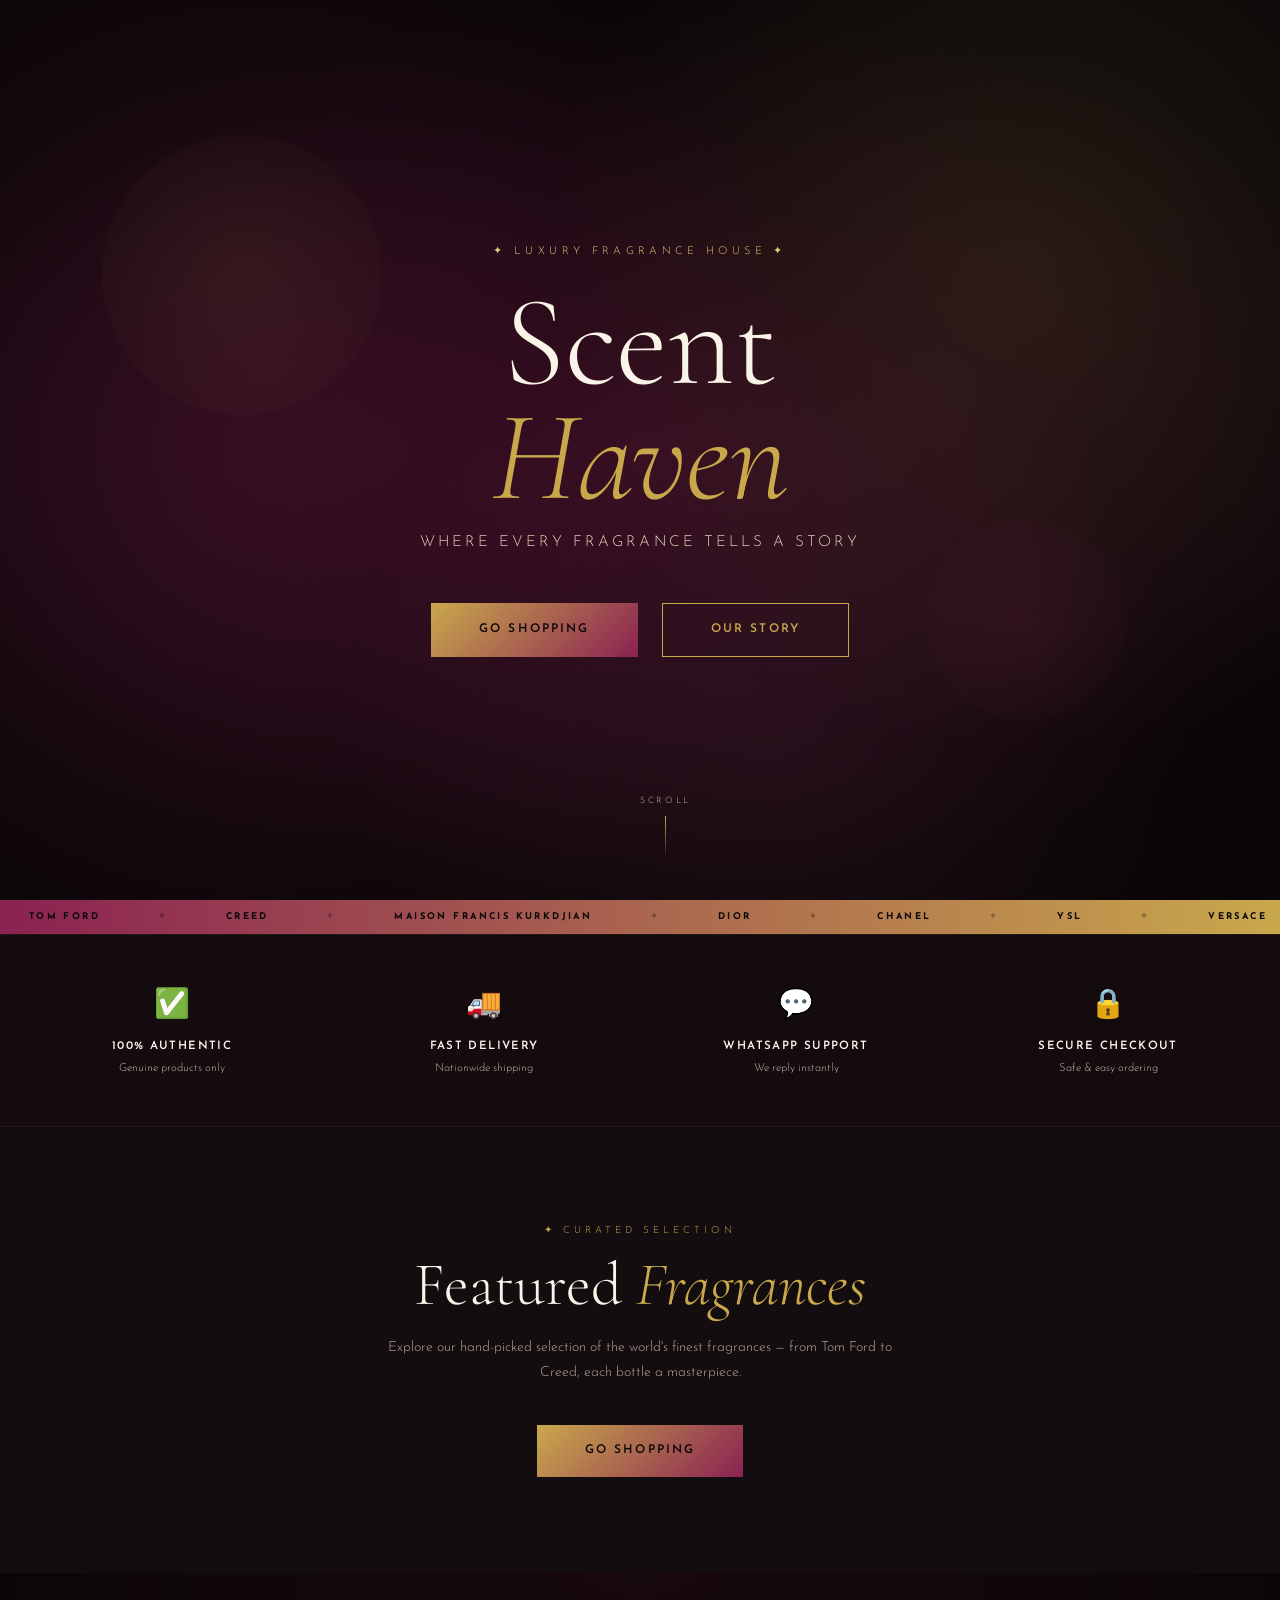
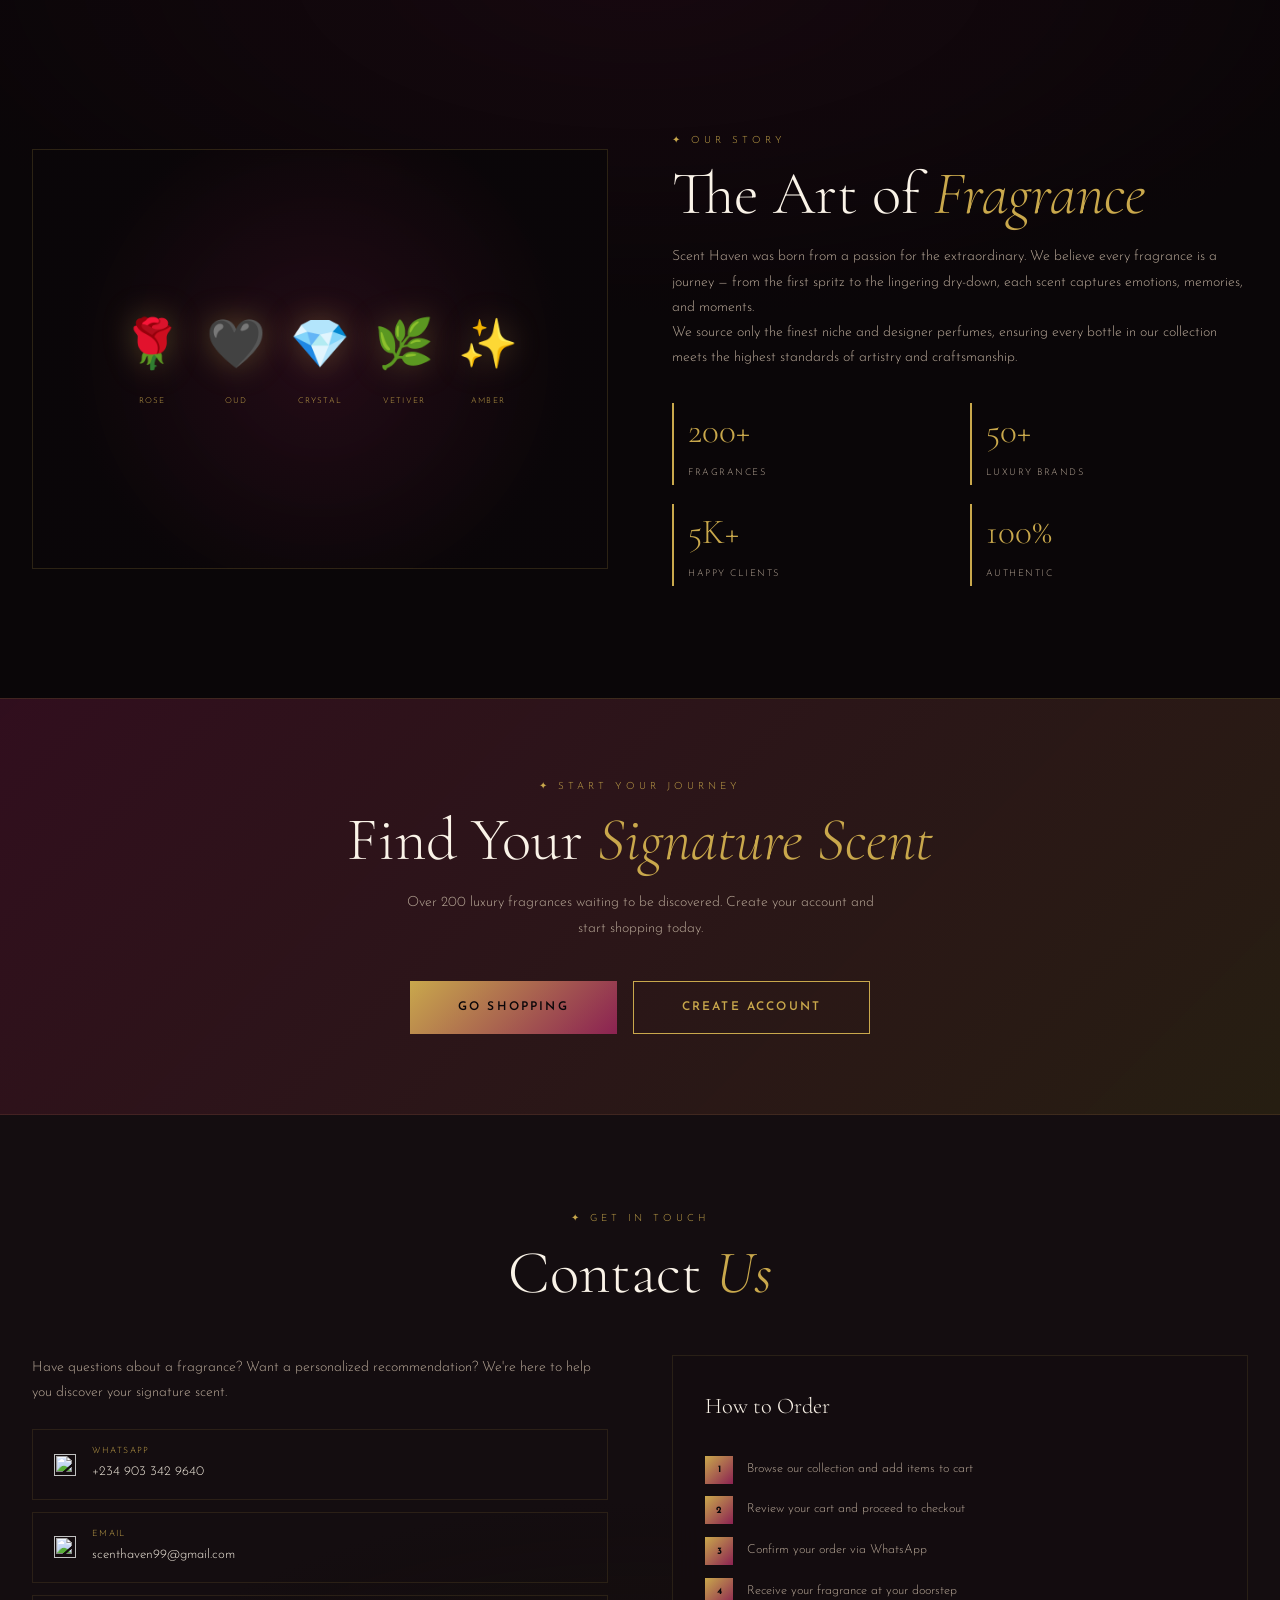
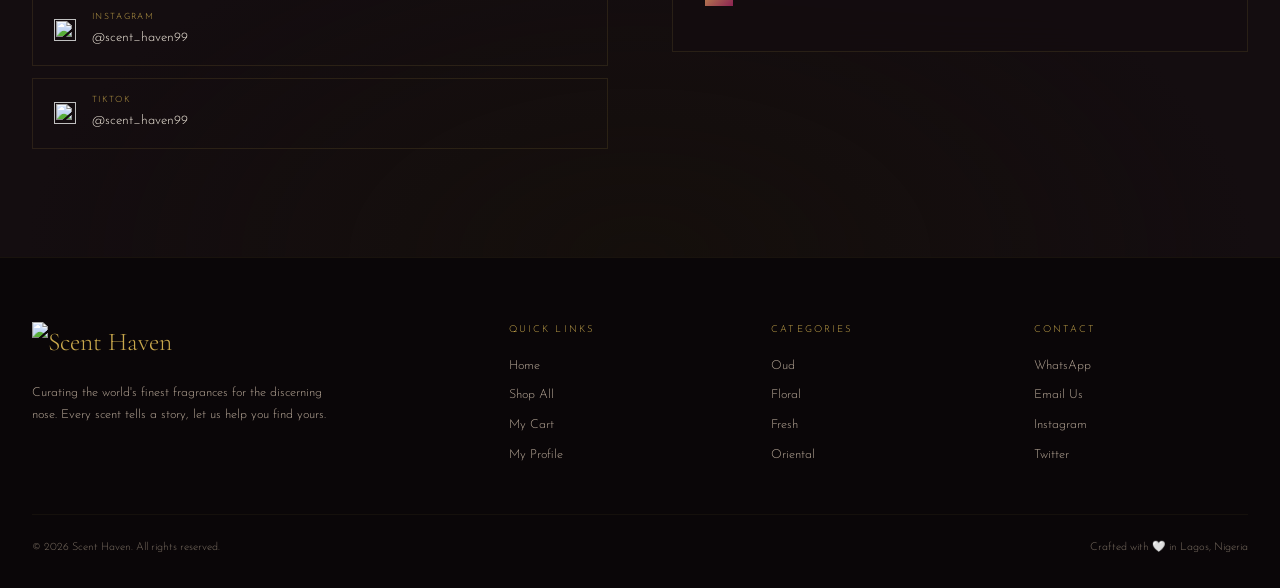
==== commit feae872f: "Update index.html" ====
--- a/index.html
+++ b/index.html
@@ -28,9 +28,9 @@
       <div class="hero-orb" style="width:280px;height:280px;top:15%;left:8%;background:radial-gradient(circle,rgba(201,168,76,0.08),transparent);--dur:6s;"></div>
       <div class="hero-orb" style="width:200px;height:200px;bottom:20%;right:12%;background:radial-gradient(circle,rgba(139,34,82,0.12),transparent);--dur:4.5s;"></div>
       <div class="hero-content">
-        <div class="hero-eyebrow" style="color:#E8C97A;opacity:1;">✦ Nigeria's Finest Fragrance Destination ✦</div>
+        <div class="hero-eyebrow" style="color:#E8C97A;opacity:1;">✦ Luxury Fragrance House ✦</div>
         <h1 class="hero-title">Scent<em>Haven</em></h1>
-        <p class="hero-subtitle" style="color:#E8D4BC;opacity:1;font-size:0.95rem;">Authentic luxury perfumes, delivered to your door</p>
+        <p class="hero-subtitle" style="color:#E8D4BC;opacity:1;font-size:0.95rem;">Where every fragrance tells a story</p>
         <div class="hero-actions">
           <a href="/shop.html" class="btn btn-primary btn-lg">Go Shopping</a>
           <a href="#about" class="btn btn-outline btn-lg">Our Story</a>
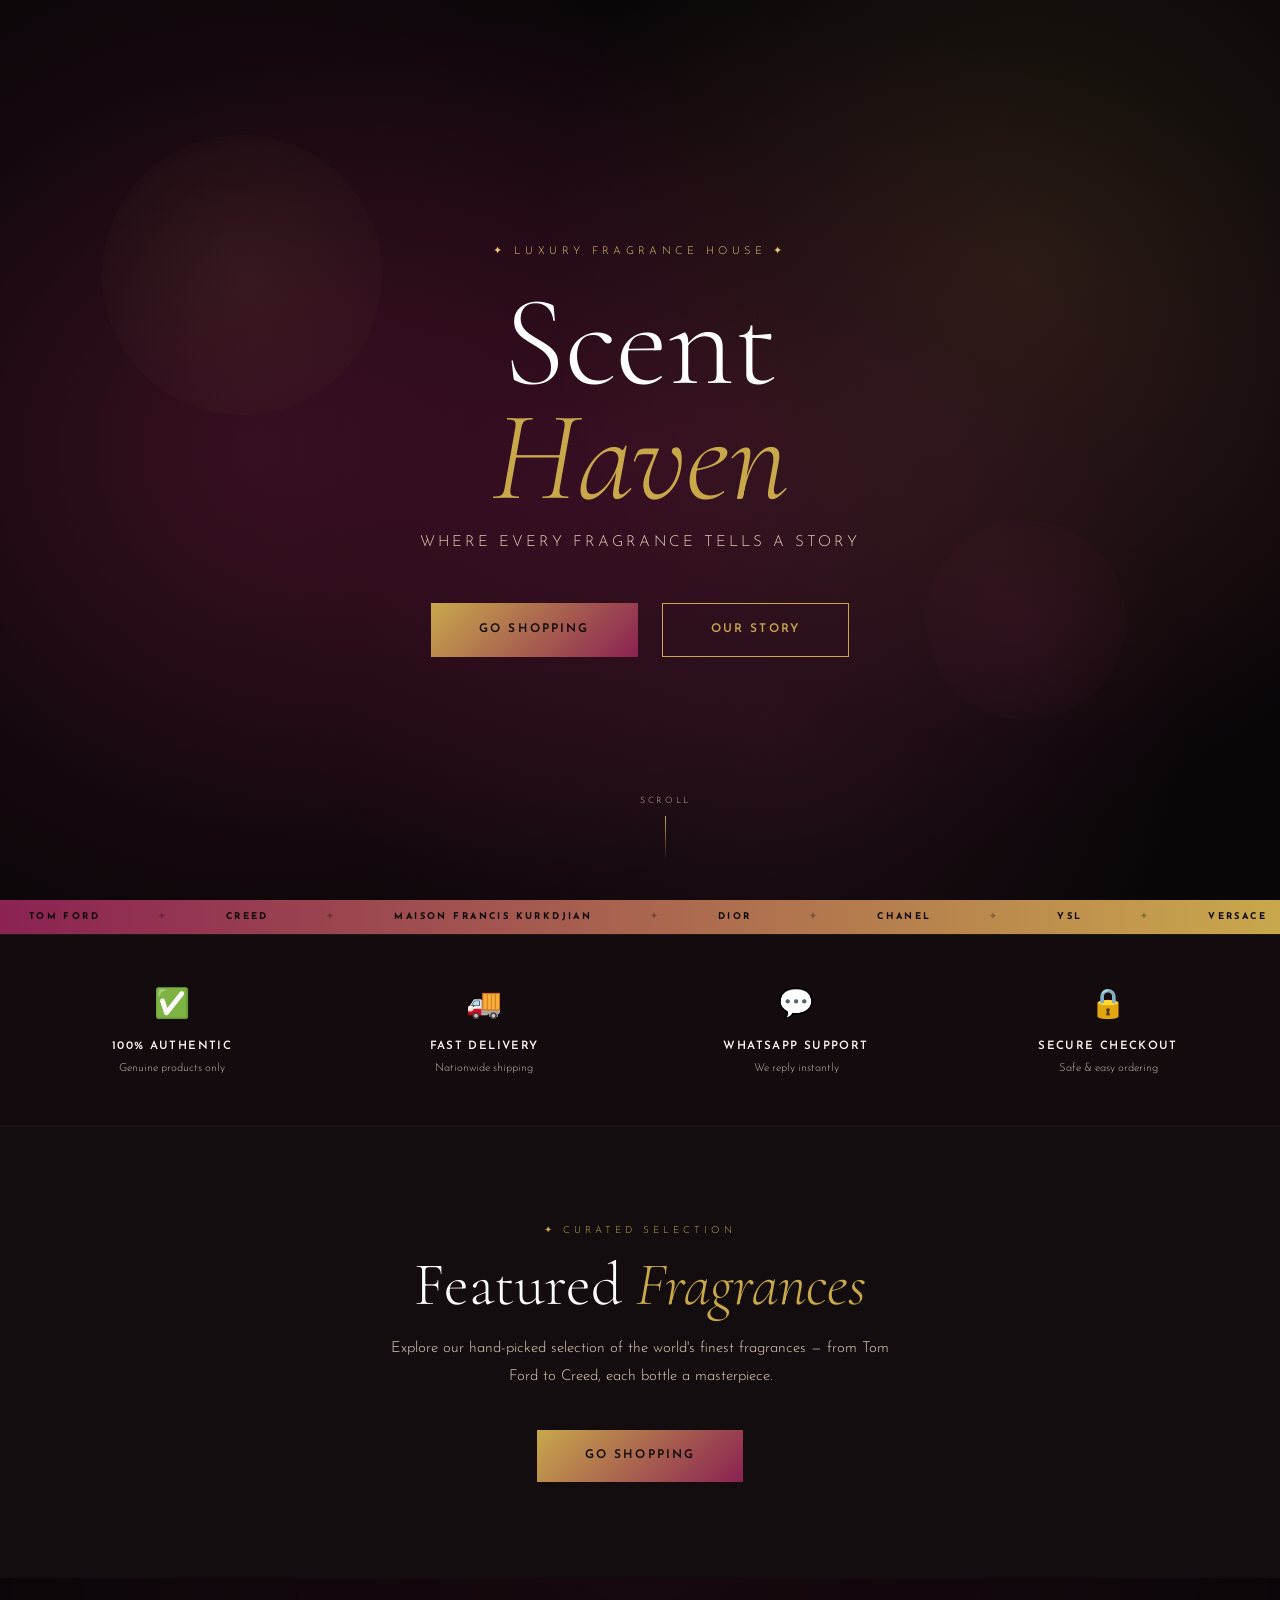
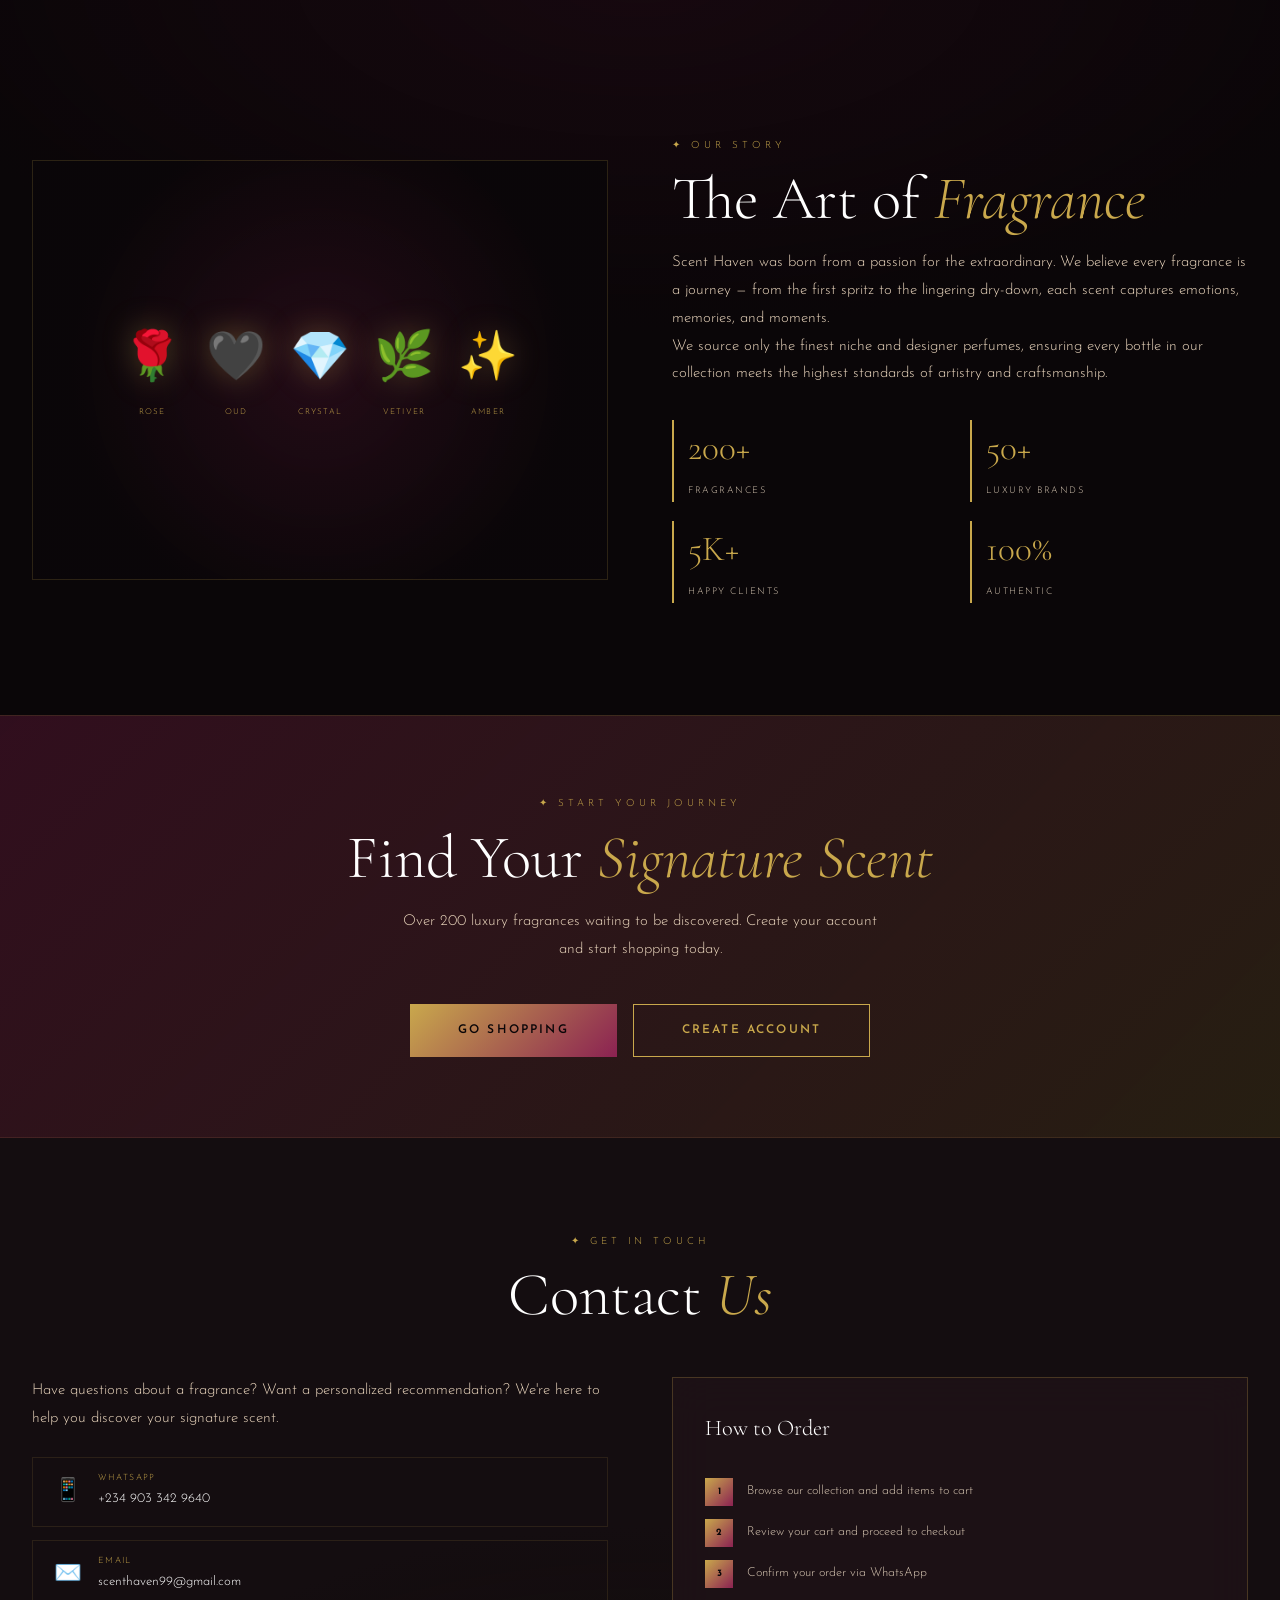
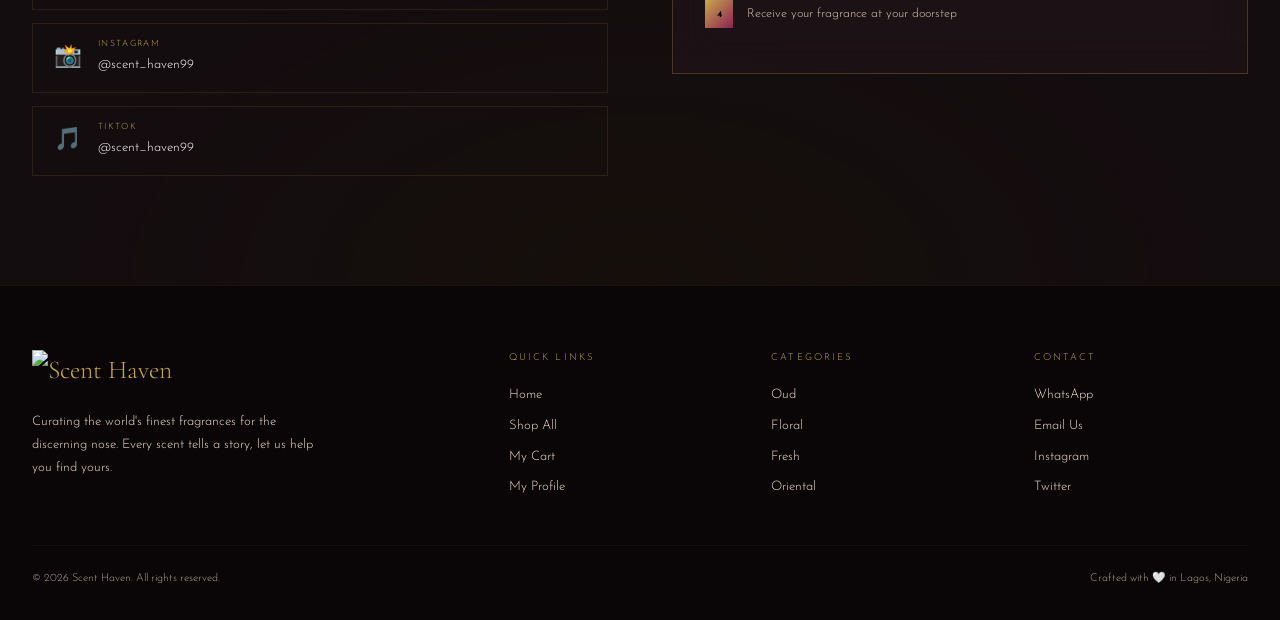
==== commit c8757b85: "Update index.html" ====
--- a/index.html
+++ b/index.html
@@ -152,19 +152,19 @@
             <p class="body-text">Have questions about a fragrance? Want a personalized recommendation? We're here to help you discover your signature scent.</p>
             <div style="margin-top:1.5rem;">
               <a href="https://wa.me/2349033429640" target="_blank" class="contact-link">
-                <span class="contact-link-icon"><img src="https://cdn-icons-png.flaticon.com/512/733/733585.png" style="width:22px;height:22px;vertical-align:middle;"></span>
+                <span class="contact-link-icon" style="font-size:1.4rem;">📱</span>
                 <div><span class="contact-link-label">WhatsApp</span><span class="contact-link-value">+234 903 342 9640</span></div>
               </a>
               <a href="mailto:scenthaven99@gmail.com" class="contact-link">
-                <span class="contact-link-icon"><img src="https://cdn-icons-png.flaticon.com/512/281/281769.png" style="width:22px;height:22px;vertical-align:middle;"></span>
+                <span class="contact-link-icon" style="font-size:1.4rem;">✉️</span>
                 <div><span class="contact-link-label">Email</span><span class="contact-link-value">scenthaven99@gmail.com</span></div>
               </a>
               <a href="https://instagram.com/scent_haven99" target="_blank" class="contact-link">
-                <span class="contact-link-icon"><img src="https://cdn-icons-png.flaticon.com/512/174/174855.png" style="width:22px;height:22px;vertical-align:middle;"></span>
+                <span class="contact-link-icon" style="font-size:1.4rem;">📸</span>
                 <div><span class="contact-link-label">Instagram</span><span class="contact-link-value">@scent_haven99</span></div>
               </a>
               <a href="https://tiktok.com/@scent_haven99" target="_blank" class="contact-link">
-                <span class="contact-link-icon"><img src="https://cdn-icons-png.flaticon.com/512/3046/3046121.png" style="width:22px;height:22px;vertical-align:middle;"></span>
+                <span class="contact-link-icon" style="font-size:1.4rem;">🎵</span>
                 <div><span class="contact-link-label">TikTok</span><span class="contact-link-value">@scent_haven99</span></div>
               </a>
             </div>
--- a/assets/css/core.css
+++ b/assets/css/core.css
@@ -17,17 +17,17 @@
   --rose: #8B2252;
   --rose-light: #B84B7A;
   --rose-soft: #E8A0C0;
-  --cream: #FAF3E8;
-  --text: #F5EDE0;
-  --text-secondary: #D4C8B8;
-  --muted: #B8A898;
-  --muted-dim: #7A6E62;
+  --cream: #FFFFFF;
+  --text: #FFFFFF;
+  --text-secondary: #F0E0CC;
+  --muted: #D8C8B4;
+  --muted-dim: #B0A494;
   --success: #25D366;
   --error: #E74C3C;
   --warning: #F39C12;
   --info: #3498DB;
-  --glass-bg: rgba(20, 13, 16, 0.72);
-  --glass-border: rgba(201, 168, 76, 0.12);
+  --glass-bg: rgba(30, 18, 22, 0.92);
+  --glass-border: rgba(201, 168, 76, 0.25);
   --glass-blur: 20px;
   --gradient-gold: linear-gradient(135deg, var(--gold), var(--rose));
   --gradient-dark: linear-gradient(145deg, #1a0d13, #0e080c);
@@ -45,7 +45,7 @@
   --transition-base: 0.3s ease;
   --transition-smooth: 0.4s cubic-bezier(0.4, 0, 0.2, 1);
   --transition-bounce: 0.5s cubic-bezier(0.34, 1.56, 0.64, 1);
-  --nav-height: 72px;
+  --nav-height: 80px;
 }
 
 /* ── RESET ── */
@@ -115,7 +115,7 @@
   margin-bottom: 1rem;
 }
 .section-title em { font-style: italic; color: var(--gold); }
-.body-text { font-size: 0.88rem; color: var(--muted); line-height: 1.8; }
+.body-text { font-size: 0.94rem; color: #E8D4BC; line-height: 1.85; }
 
 /* ── BUTTONS ── */
 .btn {
@@ -188,7 +188,7 @@
 .form-textarea,
 .form-select {
   width: 100%;
-  background: rgba(255, 255, 255, 0.04);
+  background: rgba(255, 255, 255, 0.06);
   border: 1px solid rgba(201, 168, 76, 0.2);
   color: var(--text);
   font-family: var(--font-body);
@@ -246,17 +246,7 @@
   align-items: center;
   gap: 0.6rem;
   text-decoration: none;
-  height: var(--nav-height);
-}
-
-/* FIX: Logo properly sized and vertically centred in navbar */
-.nav-logo img {
-  height: 48px;
-  width: auto;
-  display: block;
-  object-fit: contain;
-}
-
+}
 .nav-logo-text {
   font-family: var(--font-display);
   font-size: 1.5rem;
@@ -271,7 +261,7 @@
   gap: 2rem;
 }
 .nav-link {
-  color: var(--muted);
+  color: #D8C8B4;
   font-size: 0.68rem;
   letter-spacing: 0.18em;
   text-transform: uppercase;
@@ -347,23 +337,29 @@
 .mobile-nav {
   display: none;
   position: fixed;
-  inset: 0;
-  background: rgba(10, 6, 8, 0.97);
-  backdrop-filter: blur(24px);
+  top: var(--nav-height);
+  left: 0;
+  right: 0;
+  background: rgba(14, 8, 11, 0.98);
+  backdrop-filter: blur(20px);
+  border-bottom: 1px solid rgba(201,168,76,0.15);
   z-index: 1001;
   flex-direction: column;
-  align-items: center;
-  justify-content: center;
-  gap: 2rem;
+  align-items: stretch;
+  padding: 0.5rem 0 1rem;
+  box-shadow: 0 8px 32px rgba(0,0,0,0.4);
 }
 .mobile-nav.open { display: flex; }
 .mobile-nav a {
   font-family: var(--font-display);
-  font-size: 1.8rem;
+  font-size: 1.1rem;
   color: var(--text);
-  transition: color var(--transition-base);
-}
-.mobile-nav a:hover { color: var(--gold); }
+  padding: 0.85rem 2rem;
+  border-bottom: 1px solid rgba(201,168,76,0.06);
+  transition: color var(--transition-base), background var(--transition-base);
+}
+.mobile-nav a:last-child { border-bottom: none; }
+.mobile-nav a:hover { color: var(--gold); background: rgba(201,168,76,0.05); }
 
 /* ── FOOTER ── */
 .site-footer {
@@ -384,7 +380,7 @@
   margin-bottom: 0.8rem;
 }
 .footer-brand-name em { font-style: italic; color: var(--rose-soft); }
-.footer-brand p { font-size: 0.78rem; color: var(--muted); line-height: 1.75; max-width: 300px; }
+.footer-brand p { font-size: 0.82rem; color: var(--text-secondary); line-height: 1.75; max-width: 300px; }
 .footer-heading {
   font-size: 0.6rem;
   letter-spacing: 0.22em;
@@ -394,8 +390,8 @@
 }
 .footer-links { display: flex; flex-direction: column; gap: 0.6rem; }
 .footer-links a {
-  font-size: 0.78rem;
-  color: var(--muted);
+  font-size: 0.82rem;
+  color: var(--text-secondary);
   transition: color var(--transition-base);
 }
 .footer-links a:hover { color: var(--gold); }
@@ -540,17 +536,5 @@
   .page-hero { padding: calc(var(--nav-height) + 2rem) 0 2rem; }
 }
 @media (max-width: 480px) {
-  .nav-cart-btn {
-    background: transparent !important;
-    color: var(--gold) !important;
-    font-size: 1.5rem !important;
-    padding: 0.3rem !important;
-  }
-  .nav-cart-btn * { display: none !important; }
-  .nav-cart-btn::before {
-    content: '🛒';
-    display: block !important;
-    font-size: 1.5rem;
-    line-height: 1;
-  }
-}
+  .nav-cart-btn span { display: none; }
+}
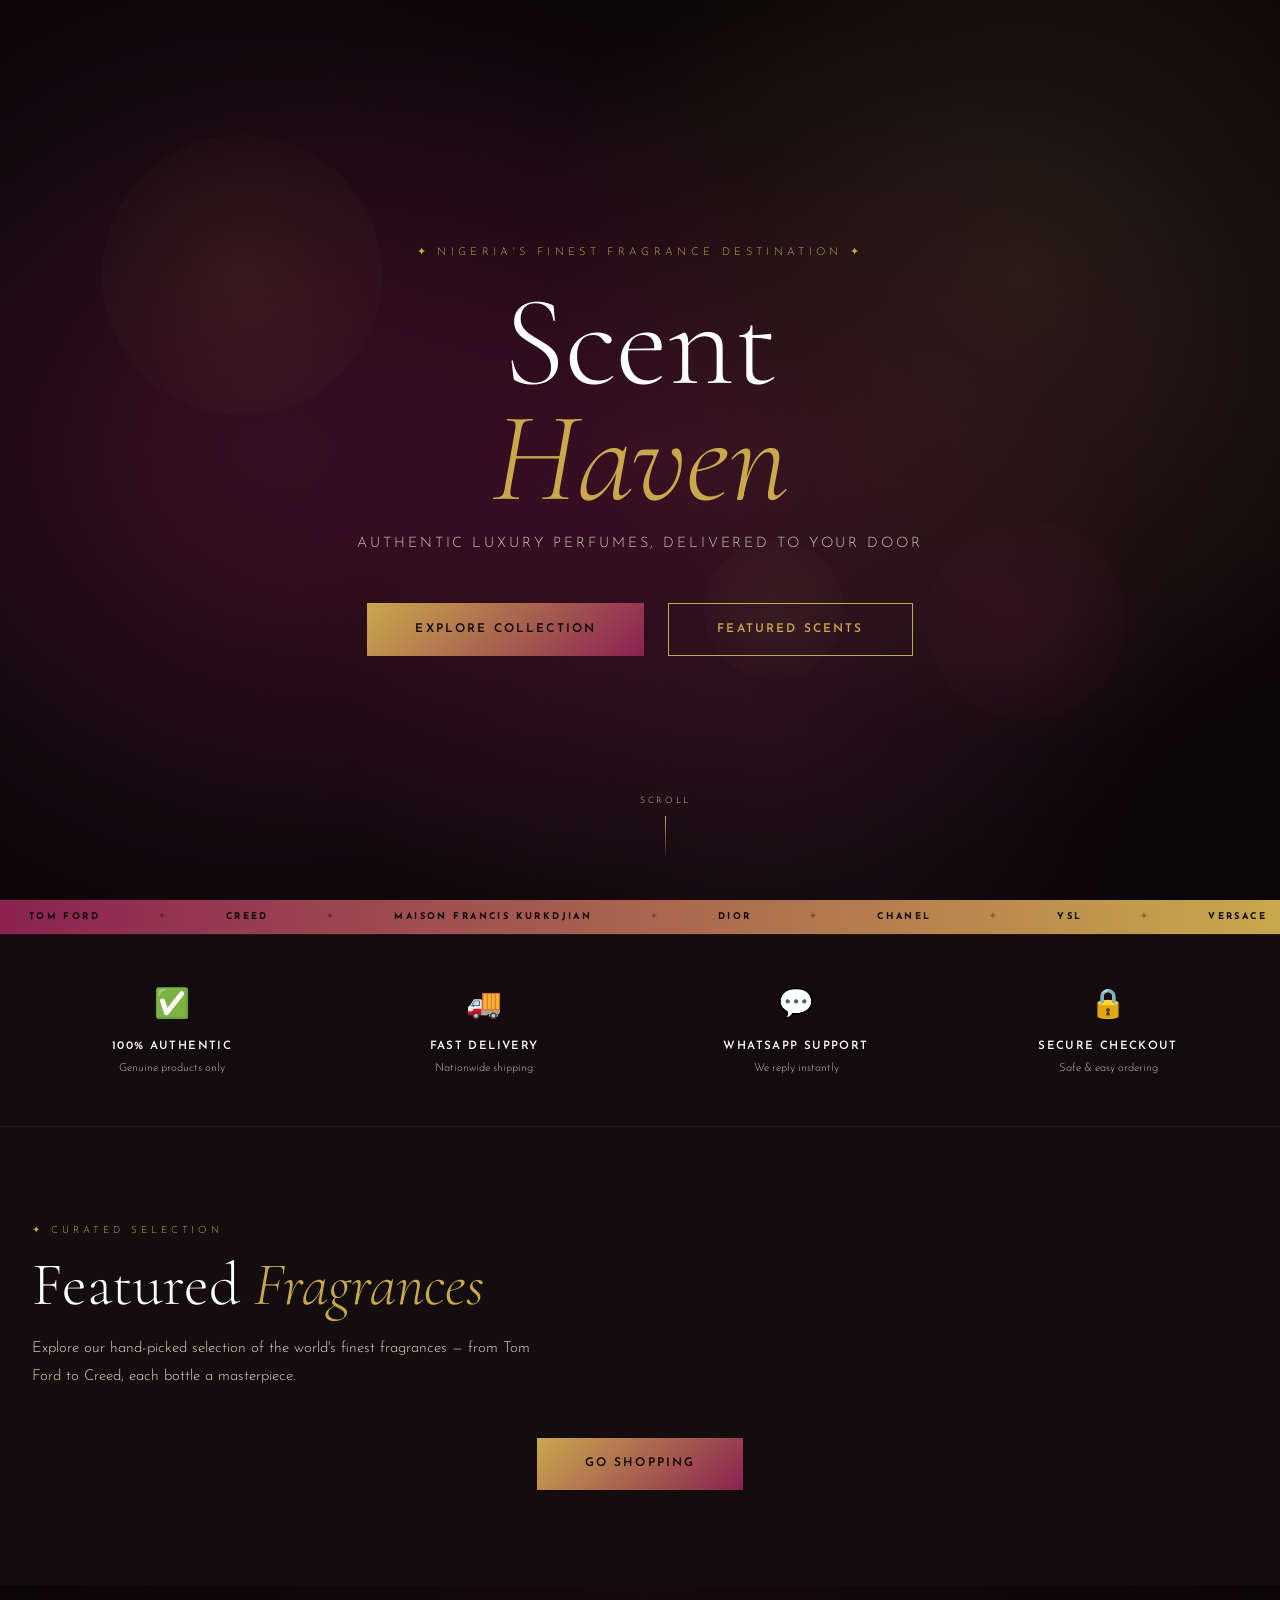
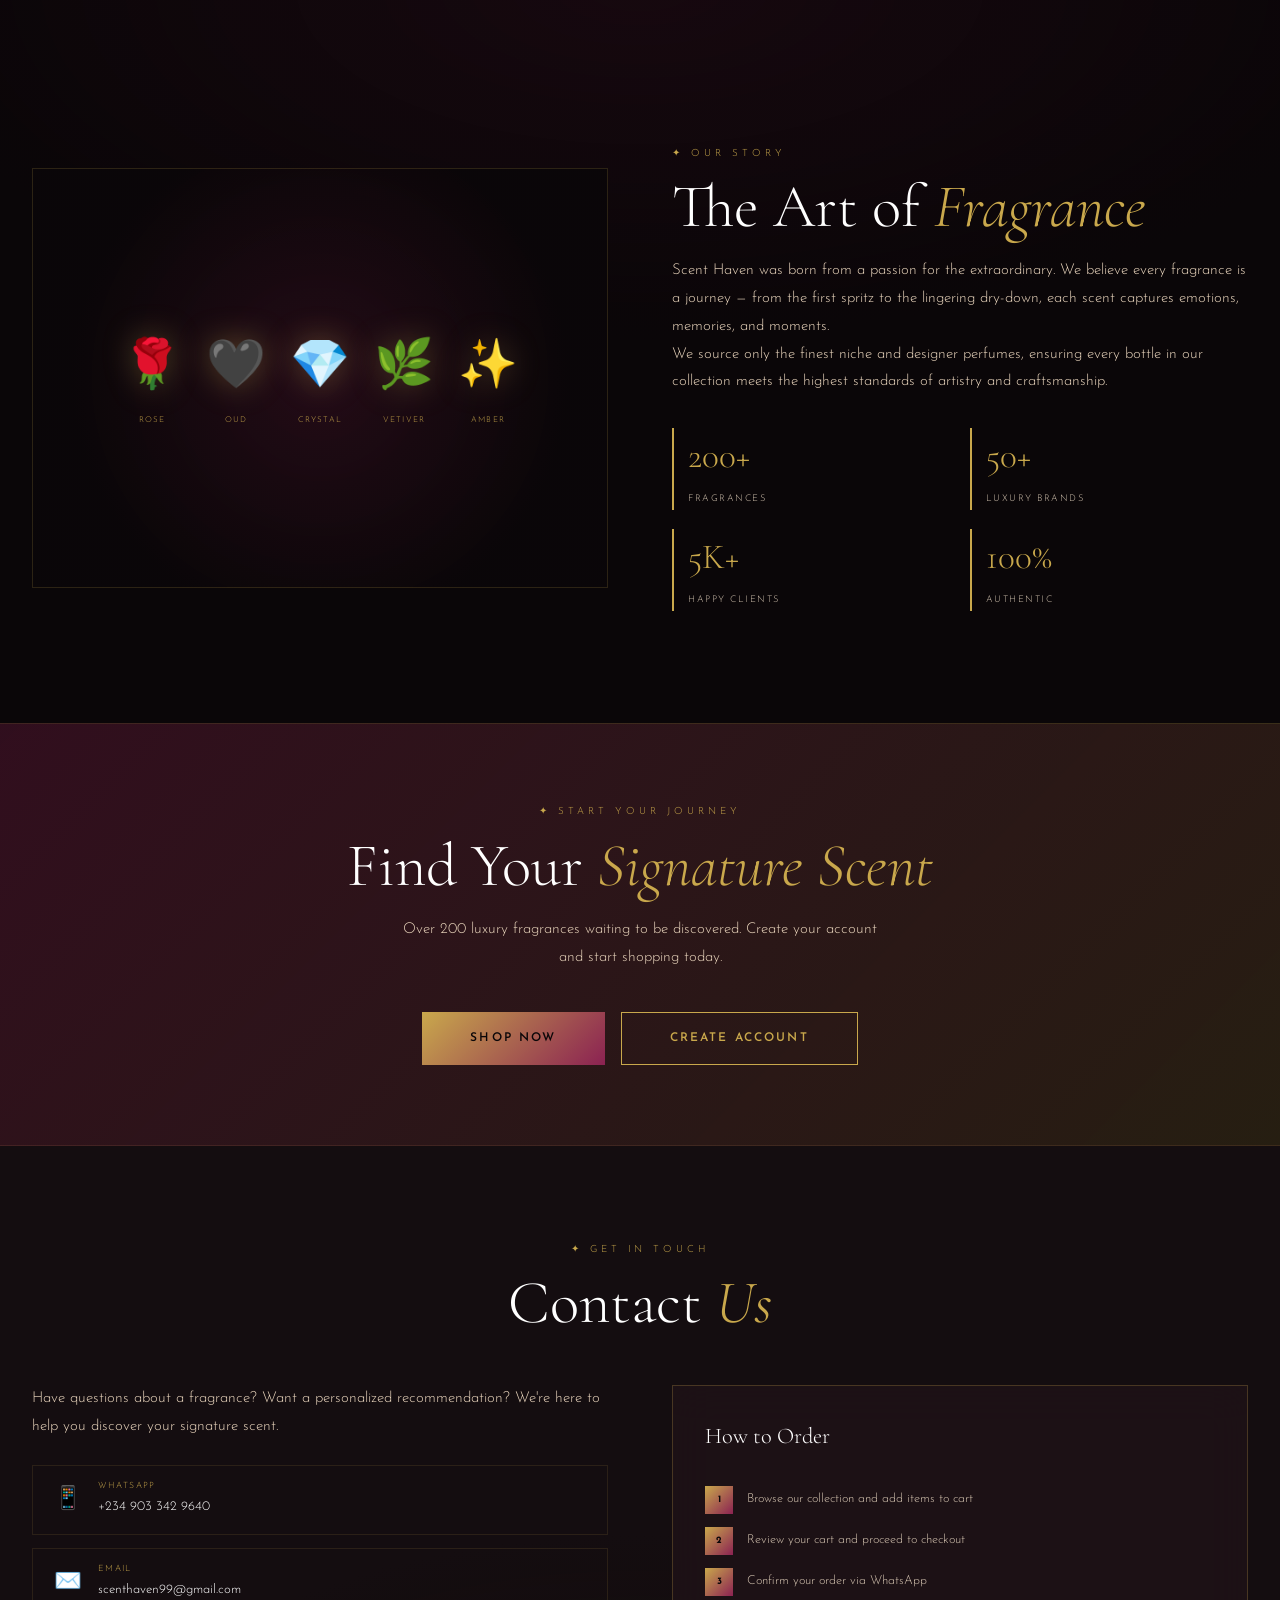
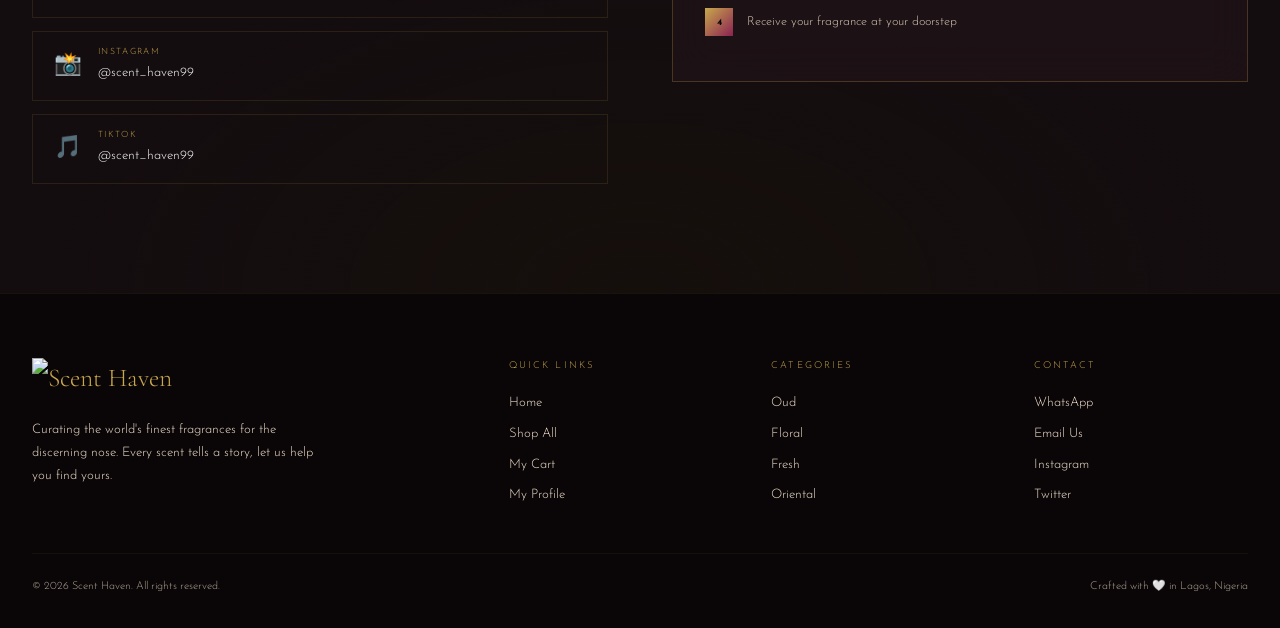
==== commit 775f0b00: "Add files via upload" ====
--- a/index.html
+++ b/index.html
@@ -11,37 +11,53 @@
   <script src="https://cdn.jsdelivr.net/npm/@supabase/supabase-js@2"></script>
   <script src="/assets/js/supabase.js"></script>
   <script src="/assets/js/db.js"></script>
-  <script src="/assets/js/ui.js"></script>
+  <script src="/assets/js/ui.js?v=1779619165"></script>
+  <link rel="manifest" href="/manifest.json">
+  <meta name="theme-color" content="#C9A84C">
+  <meta name="apple-mobile-web-app-capable" content="yes">
+  <meta name="apple-mobile-web-app-status-bar-style" content="black-translucent">
+  <meta name="apple-mobile-web-app-title" content="Scent Haven">
+  <link rel="apple-touch-icon" href="https://vudxovvqpjdhlemugtqh.supabase.co/storage/v1/object/public/assets/logo.png">
 </head>
 <body>
+  <!-- Loading Screen -->
   <div class="loading-overlay" id="loading-screen">
     <div class="spinner" style="width:36px;height:36px;border-width:2.5px;"></div>
     <div class="loading-logo"><img src="https://vudxovvqpjdhlemugtqh.supabase.co/storage/v1/object/public/assets/logo.png" alt="Scent Haven" style="height:60px;width:auto;"></div>
   </div>
 
+  <!-- Particles -->
   <canvas id="particles-canvas"></canvas>
+
+  <!-- Navbar -->
   <nav class="navbar" id="navbar"></nav>
 
   <div class="page-body">
+    <!-- ═══ HERO ═══ -->
     <section class="hero" id="hero">
       <div class="hero-bg"></div>
       <div class="hero-orb" style="width:280px;height:280px;top:15%;left:8%;background:radial-gradient(circle,rgba(201,168,76,0.08),transparent);--dur:6s;"></div>
       <div class="hero-orb" style="width:200px;height:200px;bottom:20%;right:12%;background:radial-gradient(circle,rgba(139,34,82,0.12),transparent);--dur:4.5s;"></div>
+      <div class="hero-orb" style="width:140px;height:140px;top:60%;left:55%;background:radial-gradient(circle,rgba(232,201,122,0.06),transparent);--dur:5.5s;"></div>
       <div class="hero-content">
-        <div class="hero-eyebrow" style="color:#E8C97A;opacity:1;">✦ Luxury Fragrance House ✦</div>
-        <h1 class="hero-title">Scent<em>Haven</em></h1>
-        <p class="hero-subtitle" style="color:#E8D4BC;opacity:1;font-size:0.95rem;">Where every fragrance tells a story</p>
+        <div class="hero-eyebrow">✦ Nigeria's Finest Fragrance Destination ✦</div>
+        <h1 class="hero-title">
+          Scent
+          <em>Haven</em>
+        </h1>
+        <p class="hero-subtitle">Authentic luxury perfumes, delivered to your door</p>
         <div class="hero-actions">
-          <a href="/shop.html" class="btn btn-primary btn-lg">Go Shopping</a>
-          <a href="#about" class="btn btn-outline btn-lg">Our Story</a>
+          <a href="/shop.html" class="btn btn-primary btn-lg">Explore Collection</a>
+          <a href="#featured" class="btn btn-outline btn-lg">Featured Scents</a>
         </div>
       </div>
       <div class="hero-scroll">
-        <span style="color:#D0BCA8;">Scroll</span>
+        <span>Scroll</span>
         <div class="hero-scroll-line"></div>
       </div>
     </section>
 
+    <!-- ═══ MARQUEE ═══ -->
     <div class="marquee">
       <div class="marquee-track">
         <span class="marquee-item">Tom Ford</span><span class="marquee-item marquee-dot">✦</span>
@@ -52,6 +68,7 @@
         <span class="marquee-item">YSL</span><span class="marquee-item marquee-dot">✦</span>
         <span class="marquee-item">Versace</span><span class="marquee-item marquee-dot">✦</span>
         <span class="marquee-item">Guerlain</span><span class="marquee-item marquee-dot">✦</span>
+        <!-- Duplicate for seamless loop -->
         <span class="marquee-item">Tom Ford</span><span class="marquee-item marquee-dot">✦</span>
         <span class="marquee-item">Creed</span><span class="marquee-item marquee-dot">✦</span>
         <span class="marquee-item">Maison Francis Kurkdjian</span><span class="marquee-item marquee-dot">✦</span>
@@ -63,6 +80,7 @@
       </div>
     </div>
 
+    <!-- ═══ TRUST BAR ═══ -->
     <section style="padding:3rem 0;background:rgba(20,13,16,0.9);border-top:1px solid rgba(201,168,76,0.08);border-bottom:1px solid rgba(201,168,76,0.08);">
       <div class="container">
         <div style="display:grid;grid-template-columns:repeat(4,1fr);gap:2rem;text-align:center;">
@@ -90,17 +108,21 @@
       </div>
     </section>
 
+    <!-- ═══ FEATURED ═══ -->
     <section class="section-featured" id="featured">
       <div class="container">
-        <div class="fade-up" style="text-align:center;">
+        <div class="fade-up">
           <span class="section-eyebrow">✦ Curated Selection</span>
           <h2 class="section-title">Featured <em>Fragrances</em></h2>
-          <p class="body-text" style="max-width:520px;margin:0 auto 2.5rem;">Explore our hand-picked selection of the world's finest fragrances — from Tom Ford to Creed, each bottle a masterpiece.</p>
+          <p class="body-text" style="max-width:520px;">Explore our hand-picked selection of the world's finest fragrances — from Tom Ford to Creed, each bottle a masterpiece.</p>
+        </div>
+        <div style="text-align:center;margin-top:3rem;" class="fade-up">
           <a href="/shop.html" class="btn btn-primary btn-lg">Go Shopping</a>
         </div>
       </div>
     </section>
 
+    <!-- ═══ ABOUT ═══ -->
     <section class="section-about" id="about">
       <div class="container">
         <div class="about-grid">
@@ -129,18 +151,20 @@
       </div>
     </section>
 
+    <!-- ═══ CTA BANNER ═══ -->
     <section style="padding:5rem 0;background:linear-gradient(135deg,rgba(139,34,82,0.3),rgba(201,168,76,0.15));border-top:1px solid rgba(201,168,76,0.12);border-bottom:1px solid rgba(201,168,76,0.12);">
       <div class="container" style="text-align:center;">
         <span class="section-eyebrow">✦ Start Your Journey</span>
         <h2 class="section-title" style="margin-bottom:1rem;">Find Your <em>Signature Scent</em></h2>
         <p class="body-text" style="max-width:480px;margin:0 auto 2.5rem;">Over 200 luxury fragrances waiting to be discovered. Create your account and start shopping today.</p>
         <div style="display:flex;gap:1rem;justify-content:center;flex-wrap:wrap;">
-          <a href="/shop.html" class="btn btn-primary btn-lg">Go Shopping</a>
-          <a href="/register.html" class="btn btn-outline btn-lg" id="cta-register-btn">Create Account</a>
-        </div>
-      </div>
-    </section>
-
+          <a href="/shop.html" class="btn btn-primary btn-lg">Shop Now</a>
+          <a href="/register.html" class="btn btn-outline btn-lg">Create Account</a>
+        </div>
+      </div>
+    </section>
+
+    <!-- ═══ CONTACT ═══ -->
     <section class="section-contact" id="contact">
       <div class="container">
         <div class="fade-up text-center">
@@ -185,21 +209,25 @@
     </section>
   </div>
 
+  <!-- Footer -->
   <footer class="site-footer" id="site-footer"></footer>
 
   <script>
     document.addEventListener('DOMContentLoaded', async () => {
       await renderNavbar('home');
+
+      // Load featured products
+      const { data: featured } = await Products.getAll({ featured: true });
+      // Products hidden on homepage - users go to shop page
+      // const grid = document.getElementById('featured-grid');
+
       initScrollReveal();
-
-      try {
-        var user = await Auth.getUser();
-        if (user) {
-          var btn = document.getElementById('cta-register-btn');
-          if (btn) btn.style.display = 'none';
-        }
-      } catch(e) {}
     });
+  </script>
+  <script>
+    if ('serviceWorker' in navigator) {
+      navigator.serviceWorker.register('/sw.js');
+    }
   </script>
 </body>
 </html>
--- a/assets/css/core.css
+++ b/assets/css/core.css
@@ -536,5 +536,5 @@
   .page-hero { padding: calc(var(--nav-height) + 2rem) 0 2rem; }
 }
 @media (max-width: 480px) {
-  .nav-cart-btn span { display: none; }
-}
+  .nav-cart-btn .nav-cart-label { display: none; }
+}
